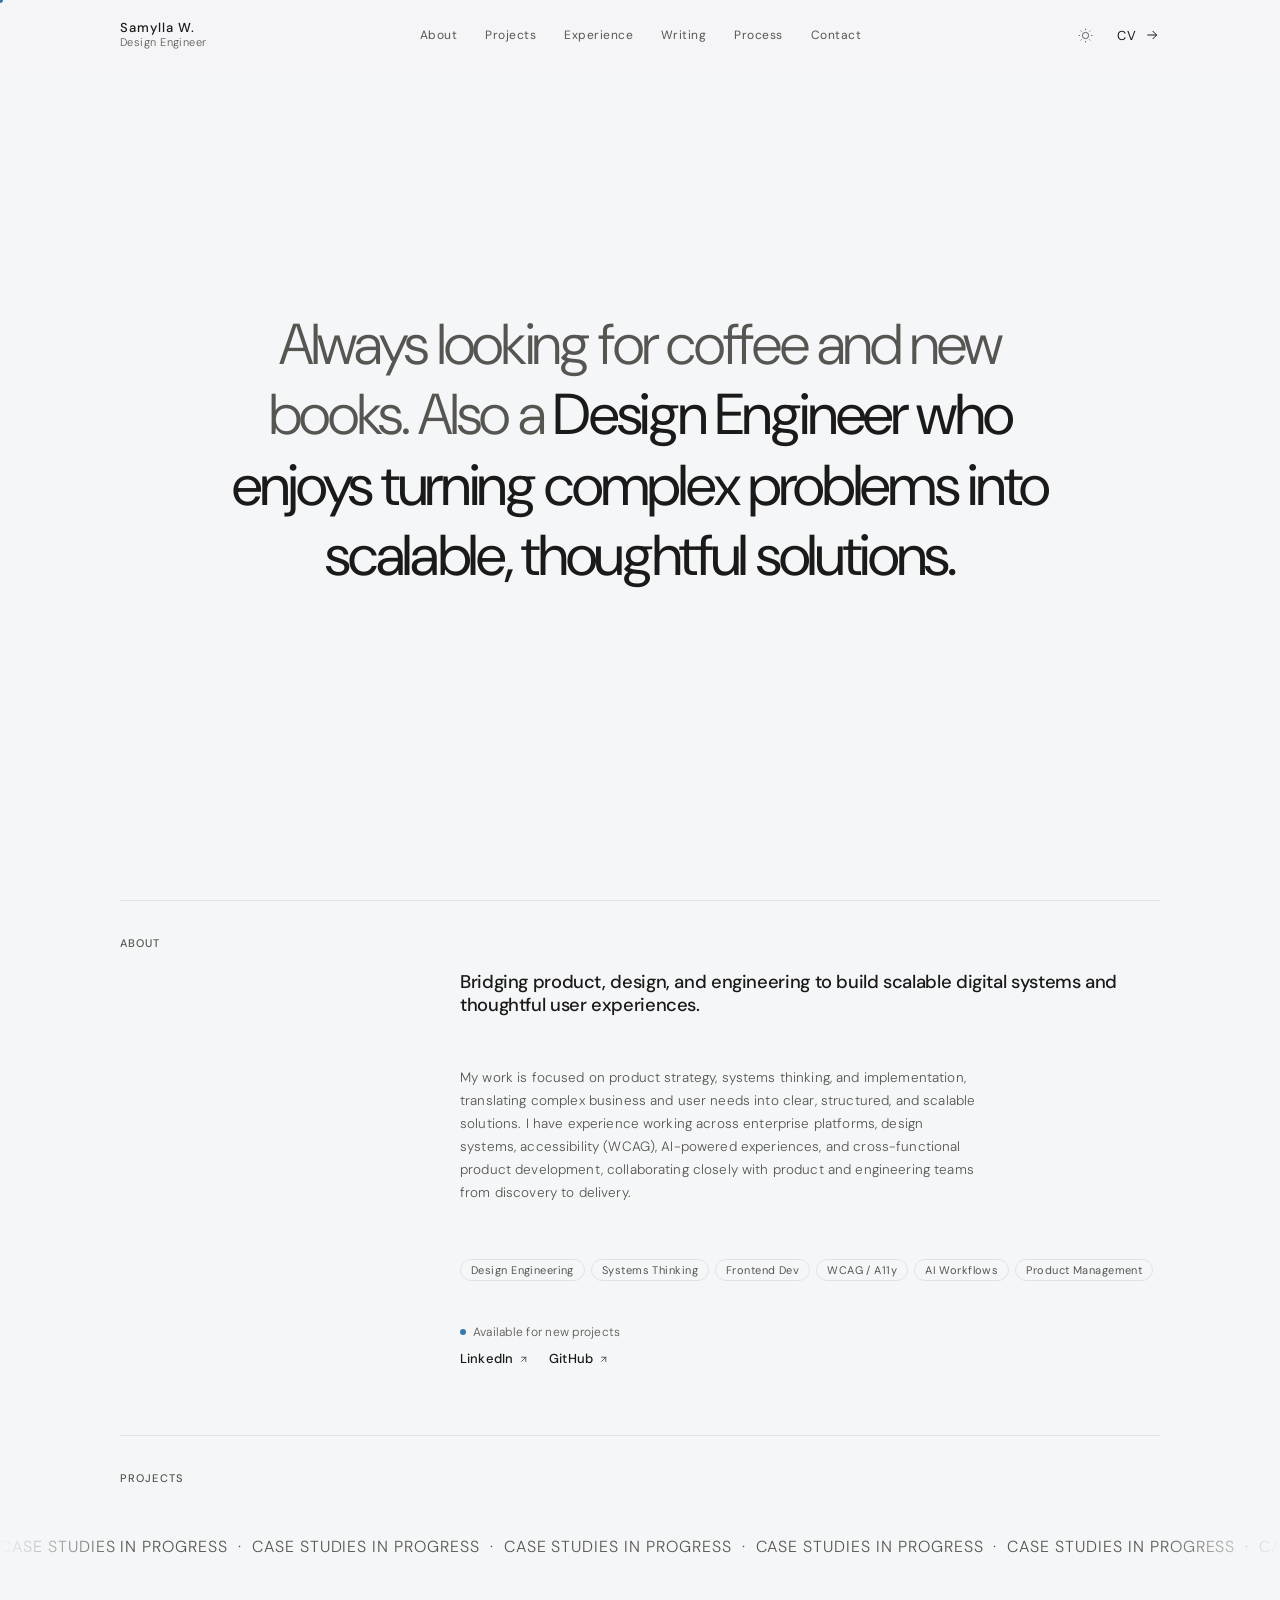
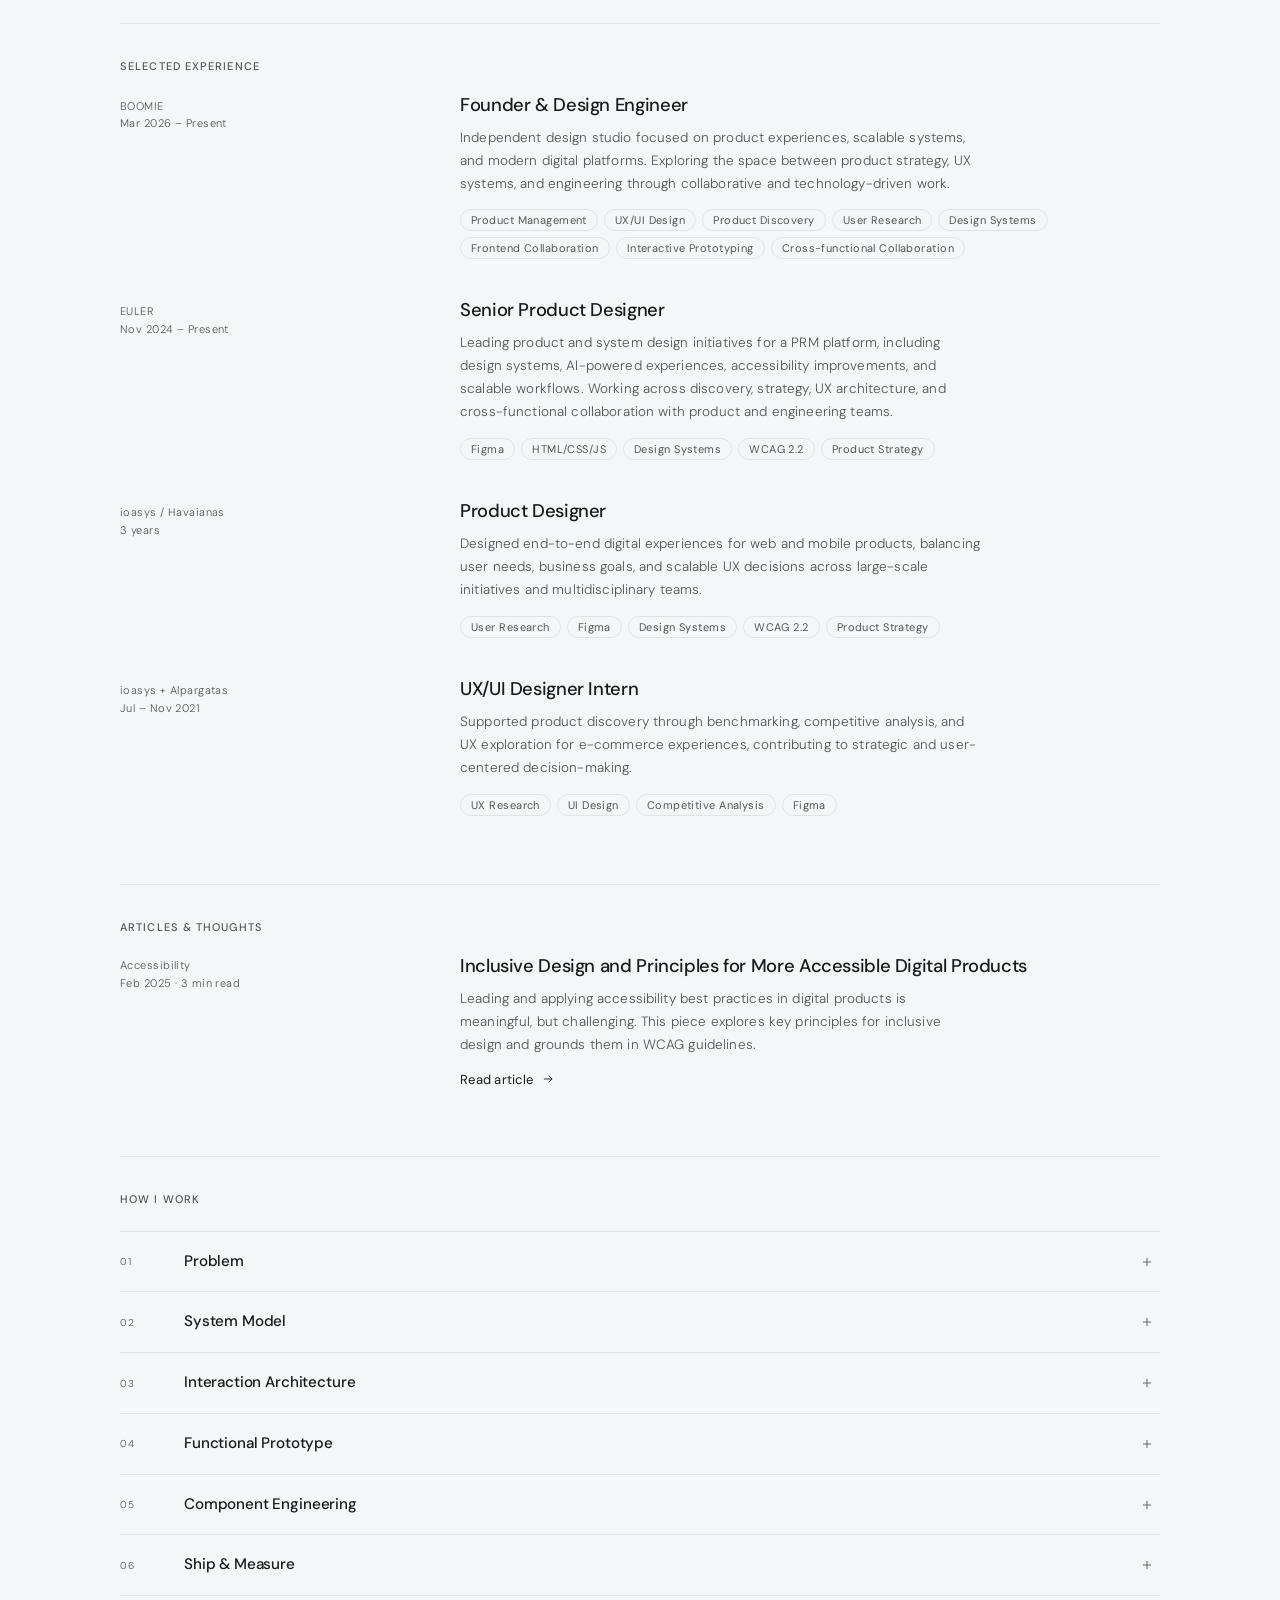
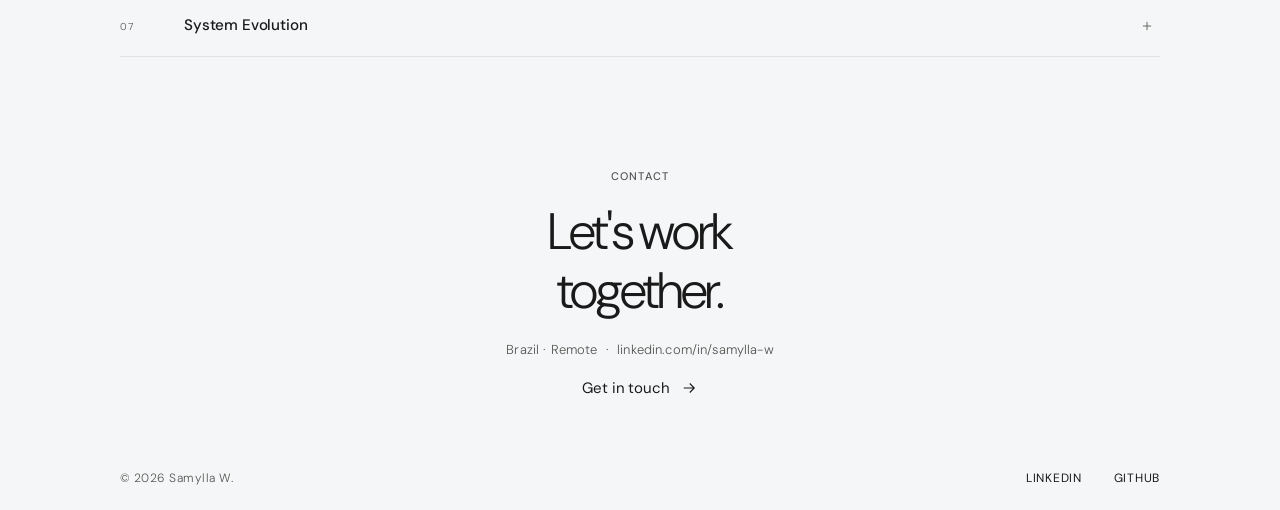
==== index.html @ 113e43dc "Change 'Curriculum' text to 'CV' in index.html" ====
<!DOCTYPE html>
<html lang="en">
<head>
  <meta charset="UTF-8" />
  <meta name="viewport" content="width=device-width, initial-scale=1.0" />
  <title>Samylla W.</title>
  <link rel="preconnect" href="https://fonts.googleapis.com" />
  <link rel="preconnect" href="https://fonts.gstatic.com" crossorigin />
  <link href="https://fonts.googleapis.com/css2?family=DM+Sans:ital,opsz,wght@0,9..40,300;0,9..40,400;0,9..40,500;1,9..40,300&display=swap" rel="stylesheet" />
  <link rel="stylesheet" href="styles.css" />
</head>
<body>

  <!-- Custom cursor -->
  <div class="cursor-dot" id="cursorDot"></div>
  <div class="cursor-ring" id="cursorRing"></div>

  <header class="header" id="header">
    <div class="header__brand">
      <div class="header__text">
        <span class="header__name">Samylla W.</span>
        <span class="header__subtitle">Design Engineer</span>
      </div>
    </div>

    <nav class="header__nav">
      <a href="#about" class="header__nav-link">About</a>
      <a href="#case-studies" class="header__nav-link">Projects</a>
      <a href="#work" class="header__nav-link">Experience</a>
      <a href="#writing" class="header__nav-link">Writing</a>
      <a href="#tools" class="header__nav-link">Process</a>
      <a href="#contact" class="header__nav-link">Contact</a>
    </nav>

    <div class="header__controls">
      <button class="header__theme" id="themeToggle" aria-label="Toggle theme">
        <svg width="15" height="15" viewBox="0 0 24 24" fill="none" stroke="currentColor" stroke-width="1.5">
          <circle cx="12" cy="12" r="5"/>
          <path d="M12 1v2M12 21v2M4.22 4.22l1.42 1.42M18.36 18.36l1.42 1.42M1 12h2M21 12h2M4.22 19.78l1.42-1.42M18.36 5.64l1.42-1.42"/>
        </svg>
      </button>
      <a class="header__cta" href="https://drive.google.com/file/d/1w9a0PCBW8F6cBURgAN0m1xwI9LjJmWQU/view?usp=sharing" target="_blank">
        <span>CV</span>
        <svg class="header__arrow" viewBox="0 0 24 24" fill="none" stroke="currentColor">
          <path d="M5 12h14M13 6l6 6-6 6"/>
        </svg>
      </a>
    </div>
  </header>

  <!-- HERO -->
  <main class="hero" id="hero">
    <div class="hero__content">
      <p class="hero__headline">
        <span class="hero__line hero__line--muted">Always looking for coffee and new books. Also a </span><span class="hero__line hero__line--bold">Design Engineer who enjoys turning complex problems into scalable, thoughtful solutions.</span>
      </p>
    </div>
  </main>

  <!-- ABOUT -->
  <section class="section" id="about">
    <div class="section__header">
      <span class="section__label">About</span>
    </div>
    <div>
      <div class="row">
        <span class="row__key"></span>
        <div>
          <p class="row__name">Bridging product, design, and engineering to build scalable digital systems and thoughtful user experiences.</p>
        </div>
      </div>
      <div class="row">
        <span class="row__key"></span>
        <div>
          <p class="row__desc">My work is focused on product strategy, systems thinking, and implementation, translating complex business and user needs into clear, structured, and scalable solutions. I have experience working across enterprise platforms, design systems, accessibility (WCAG), AI-powered experiences, and cross-functional product development, collaborating closely with product and engineering teams from discovery to delivery.</p>
        </div>
      </div>
      <div class="row">
        <span class="row__key"></span>
        <div>
          <div class="tags">
            <span class="tag">Design Engineering</span>
            <span class="tag">Systems Thinking</span>
            <span class="tag">Frontend Dev</span>
            <span class="tag">WCAG / A11y</span>
            <span class="tag">AI Workflows</span>
            <span class="tag">Product Management</span>
          </div>
        </div>
      </div>
      <div class="row">
        <span class="row__key"></span>
        <div>
          <div class="status">
            <span class="status__dot"></span>
            <span>Available for new projects</span>
          </div>
          <div class="inline-links">
            <a class="inline-link" href="https://www.linkedin.com/in/samylla-w/" target="_blank">LinkedIn <svg viewBox="0 0 24 24" fill="none" stroke="currentColor" stroke-width="1.5" style="width:11px;height:11px;vertical-align:middle;margin-left:2px"><path d="M7 17L17 7M7 7h10v10"/></svg></a>
            <a class="inline-link" href="https://github.com/samyllaw" target="_blank">GitHub <svg viewBox="0 0 24 24" fill="none" stroke="currentColor" stroke-width="1.5" style="width:11px;height:11px;vertical-align:middle;margin-left:2px"><path d="M7 17L17 7M7 7h10v10"/></svg></a>
          </div>
        </div>
      </div>
    </div>
  </section>

  <!-- PROJECTS -->
  <section class="section" id="case-studies">
    <div class="section__header">
      <span class="section__label">Projects</span>
    </div>
    <div class="marquee-wrap">
      <div class="marquee-track">
        <span class="marquee-content" aria-hidden="true">Case Studies in Progress&nbsp;&nbsp;·&nbsp;&nbsp;Case Studies in Progress&nbsp;&nbsp;·&nbsp;&nbsp;Case Studies in Progress&nbsp;&nbsp;·&nbsp;&nbsp;Case Studies in Progress&nbsp;&nbsp;·&nbsp;&nbsp;Case Studies in Progress&nbsp;&nbsp;·&nbsp;&nbsp;Case Studies in Progress&nbsp;&nbsp;·&nbsp;&nbsp;Case Studies in Progress&nbsp;&nbsp;·&nbsp;&nbsp;Case Studies in Progress&nbsp;&nbsp;·&nbsp;&nbsp;</span>
        <span class="marquee-content" aria-hidden="true">Case Studies in Progress&nbsp;&nbsp;·&nbsp;&nbsp;Case Studies in Progress&nbsp;&nbsp;·&nbsp;&nbsp;Case Studies in Progress&nbsp;&nbsp;·&nbsp;&nbsp;Case Studies in Progress&nbsp;&nbsp;·&nbsp;&nbsp;Case Studies in Progress&nbsp;&nbsp;·&nbsp;&nbsp;Case Studies in Progress&nbsp;&nbsp;·&nbsp;&nbsp;Case Studies in Progress&nbsp;&nbsp;·&nbsp;&nbsp;Case Studies in Progress&nbsp;&nbsp;·&nbsp;&nbsp;</span>
      </div>
    </div>
  </section>

  <!-- EXPERIENCE -->
  <section class="section" id="work">
    <div class="section__header">
      <span class="section__label">Selected Experience</span>
    </div>
    <div>

      <div class="row">
        <div class="row__key">
          <div>BOOMIE</div>
          <div>Mar 2026 – Present</div>
        </div>
        <div>
          <h3 class="row__name">Founder &amp; Design Engineer</h3>
          <p class="row__desc">Independent design studio focused on product experiences, scalable systems, and modern digital platforms. Exploring the space between product strategy, UX systems, and engineering through collaborative and technology-driven work.</p>
          <div class="tags">
            <span class="tag">Product Management</span>
            <span class="tag">UX/UI Design</span>
            <span class="tag">Product Discovery</span>
            <span class="tag">User Research</span>
            <span class="tag">Design Systems</span>
            <span class="tag">Frontend Collaboration</span>
            <span class="tag">Interactive Prototyping</span>
            <span class="tag">Cross-functional Collaboration</span>
          </div>
        </div>
      </div>

      <div class="row">
        <div class="row__key">
          <div>EULER</div>
          <div>Nov 2024 – Present</div>
        </div>
        <div>
          <h3 class="row__name">Senior Product Designer</h3>
          <p class="row__desc">Leading product and system design initiatives for a PRM platform, including design systems, AI-powered experiences, accessibility improvements, and scalable workflows. Working across discovery, strategy, UX architecture, and cross-functional collaboration with product and engineering teams.</p>
          <div class="tags">
            <span class="tag">Figma</span>
            <span class="tag">HTML/CSS/JS</span>
            <span class="tag">Design Systems</span>
            <span class="tag">WCAG 2.2</span>
            <span class="tag">Product Strategy</span>
          </div>
        </div>
      </div>

      <div class="row">
        <div class="row__key">
          <div>ioasys / Havaianas</div>
          <div>3 years</div>
        </div>
        <div>
          <h3 class="row__name">Product Designer</h3>
          <p class="row__desc">Designed end-to-end digital experiences for web and mobile products, balancing user needs, business goals, and scalable UX decisions across large-scale initiatives and multidisciplinary teams.</p>
          <div class="tags">
            <span class="tag">User Research</span>
            <span class="tag">Figma</span>
            <span class="tag">Design Systems</span>
            <span class="tag">WCAG 2.2</span>
            <span class="tag">Product Strategy</span>
          </div>
        </div>
      </div>

      <div class="row">
        <div class="row__key">
          <div>ioasys + Alpargatas</div>
          <div>Jul – Nov 2021</div>
        </div>
        <div>
          <h3 class="row__name">UX/UI Designer Intern</h3>
          <p class="row__desc">Supported product discovery through benchmarking, competitive analysis, and UX exploration for e-commerce experiences, contributing to strategic and user-centered decision-making.</p>
          <div class="tags">
            <span class="tag">UX Research</span>
            <span class="tag">UI Design</span>
            <span class="tag">Competitive Analysis</span>
            <span class="tag">Figma</span>
          </div>
        </div>
      </div>

    </div>
  </section>

  <!-- WRITING -->
  <section class="section" id="writing">
    <div class="section__header">
      <span class="section__label">Articles &amp; Thoughts</span>
    </div>
    <div>
      <div class="article-row" onclick="openArticle()">
        <div class="article-row__meta">
          <span class="article-row__cat">Accessibility</span>
          <span class="article-row__date">Feb 2025 · 3 min read</span>
        </div>
        <div>
          <h3 class="row__name">Inclusive Design and Principles for More Accessible Digital Products</h3>
          <p class="row__desc">Leading and applying accessibility best practices in digital products is meaningful, but challenging. This piece explores key principles for inclusive design and grounds them in WCAG guidelines.</p>
          <a class="article-row__read" href="#" onclick="event.preventDefault()">
            <span>Read article</span>
            <svg class="article-row__arrow" viewBox="0 0 24 24" fill="none" stroke="currentColor">
              <path d="M5 12h14M13 6l6 6-6 6"/>
            </svg>
          </a>
        </div>
      </div>
    </div>
  </section>

  <!-- PROCESS -->
  <section class="section" id="tools">
    <div class="section__header">
      <span class="section__label">How I Work</span>
    </div>
    <div class="process-grid">
      <div class="process-card">
        <button class="process-card__trigger" onclick="toggleAccordion(this)">
          <span class="process-card__num">01</span>
          <span class="process-card__name">Problem</span>
          <svg class="process-card__icon" viewBox="0 0 24 24" fill="none" stroke="currentColor" stroke-width="1.5"><path d="M12 5v14M5 12h14"/></svg>
        </button>
        <div class="process-card__body"><div class="process-card__inner"><p class="process-card__desc">Understanding the real question before jumping to solutions. Stakeholder alignment, constraints mapping, success metrics.</p></div></div>
      </div>
      <div class="process-card">
        <button class="process-card__trigger" onclick="toggleAccordion(this)">
          <span class="process-card__num">02</span>
          <span class="process-card__name">System Model</span>
          <svg class="process-card__icon" viewBox="0 0 24 24" fill="none" stroke="currentColor" stroke-width="1.5"><path d="M12 5v14M5 12h14"/></svg>
        </button>
        <div class="process-card__body"><div class="process-card__inner"><p class="process-card__desc">Mapping entities, relationships, and data flows. Building a shared mental model before any interface work begins.</p></div></div>
      </div>
      <div class="process-card">
        <button class="process-card__trigger" onclick="toggleAccordion(this)">
          <span class="process-card__num">03</span>
          <span class="process-card__name">Interaction Architecture</span>
          <svg class="process-card__icon" viewBox="0 0 24 24" fill="none" stroke="currentColor" stroke-width="1.5"><path d="M12 5v14M5 12h14"/></svg>
        </button>
        <div class="process-card__body"><div class="process-card__inner"><p class="process-card__desc">Defining flows, states, and information hierarchy. Low-fidelity wireframes that answer structural questions first.</p></div></div>
      </div>
      <div class="process-card">
        <button class="process-card__trigger" onclick="toggleAccordion(this)">
          <span class="process-card__num">04</span>
          <span class="process-card__name">Functional Prototype</span>
          <svg class="process-card__icon" viewBox="0 0 24 24" fill="none" stroke="currentColor" stroke-width="1.5"><path d="M12 5v14M5 12h14"/></svg>
        </button>
        <div class="process-card__body"><div class="process-card__inner"><p class="process-card__desc">A working, interactive artifact to surface real friction before any engineering begins.</p></div></div>
      </div>
      <div class="process-card">
        <button class="process-card__trigger" onclick="toggleAccordion(this)">
          <span class="process-card__num">05</span>
          <span class="process-card__name">Component Engineering</span>
          <svg class="process-card__icon" viewBox="0 0 24 24" fill="none" stroke="currentColor" stroke-width="1.5"><path d="M12 5v14M5 12h14"/></svg>
        </button>
        <div class="process-card__body"><div class="process-card__inner"><p class="process-card__desc">Building production-ready components with token-driven design, accessibility baked in, and edge cases covered.</p></div></div>
      </div>
      <div class="process-card">
        <button class="process-card__trigger" onclick="toggleAccordion(this)">
          <span class="process-card__num">06</span>
          <span class="process-card__name">Ship &amp; Measure</span>
          <svg class="process-card__icon" viewBox="0 0 24 24" fill="none" stroke="currentColor" stroke-width="1.5"><path d="M12 5v14M5 12h14"/></svg>
        </button>
        <div class="process-card__body"><div class="process-card__inner"><p class="process-card__desc">Collaborating through implementation, reviewing build quality, then tracking outcomes against defined success metrics.</p></div></div>
      </div>
      <div class="process-card">
        <button class="process-card__trigger" onclick="toggleAccordion(this)">
          <span class="process-card__num">07</span>
          <span class="process-card__name">System Evolution</span>
          <svg class="process-card__icon" viewBox="0 0 24 24" fill="none" stroke="currentColor" stroke-width="1.5"><path d="M12 5v14M5 12h14"/></svg>
        </button>
        <div class="process-card__body"><div class="process-card__inner"><p class="process-card__desc">Feeding learnings back into the system model. Iterating continuously on components, patterns, and documentation.</p></div></div>
      </div>
    </div>
  </section>

  <!-- CONTACT -->
  <section class="contact" id="contact">
    <p class="contact__label">Contact</p>
    <h2 class="contact__heading">Let's work<br>together.</h2>
    <p class="contact__detail">Brazil · Remote &nbsp;·&nbsp; <a href="https://www.linkedin.com/in/samylla-w/" target="_blank">linkedin.com/in/samylla-w</a></p>
    <a class="contact__cta" href="mailto:samyllacontato@gmail.com?subject=👋🏻 Hi (from your website)">
      <span>Get in touch</span>
      <svg class="contact__arrow" viewBox="0 0 24 24" fill="none" stroke="currentColor">
        <path d="M5 12h14M13 6l6 6-6 6"/>
      </svg>
    </a>
  </section>

  <footer class="footer">
    <span class="footer__copy">© 2026 Samylla W.</span>
    <nav class="footer__nav">
      <a href="https://www.linkedin.com/in/samylla-w/" target="_blank" class="footer__link">LinkedIn</a>
      <a href="https://github.com/samyllaw" target="_blank" class="footer__link">GitHub</a>
    </nav>
  </footer>

  <!-- ARTICLE OVERLAY -->
  <div class="overlay" id="articleOverlay">
    <div class="overlay__header">
      <button class="overlay__back" onclick="closeArticle()">
        <svg viewBox="0 0 24 24" fill="none" stroke="currentColor"><path d="M19 12H5M11 18l-6-6 6-6"/></svg>
        Back
      </button>
      <span class="overlay__meta">Accessibility · Feb 2025 · 3 min read</span>
    </div>
    <div class="overlay__body">
      <p class="overlay__tag">Accessibility</p>
      <h1 class="overlay__title">Inclusive Design and Principles for More Accessible Digital Products</h1>
      <div class="overlay__content">

        <h2>What is inclusive design?</h2>
        <blockquote>
          <p>"Exclusion happens when we solve problems using our own biases. We seek out exclusions, and use them as opportunities to create new and better experiences." — Microsoft Inclusive Design</p>
        </blockquote>
        <p>Building inclusive digital solutions means looking at the experience as a whole: who is using the product and how they interact with it. When we think about people, it's important to remember that everyone has limitations, and those limitations can be permanent, temporary, or situational.</p>
        <h3>Permanent limitations</h3>
        <p>These may include different types of disabilities, such as cognitive, auditory, mobility, speech, or visual impairments. Age-related changes that happen over time also fall into this category.</p>
        <h3>Temporary limitations</h3>
        <p>These affect us for a limited period of time. A sore throat caused by the flu, for example, may make it uncomfortable to speak, turning something as simple as answering a phone call into a challenge.</p>
        <h3>Situational limitations</h3>
        <p>These are influenced by external factors. Using a phone outdoors under strong sunlight can make content difficult to see on screen, even with brightness at 100%.</p>
        <p>Keeping these scenarios in mind, digital accessibility and inclusive design work together to create better experiences. There is no single best practice that solves every possible use case.</p>
        <blockquote>
          <p>"If we use our own abilities as a baseline, we make things that are easy for some people to use, but difficult for everyone else." — Microsoft Inclusive Design</p>
        </blockquote>

        <h2>Building more accessible products</h2>
        <p>The Web Content Accessibility Guidelines (WCAG) are based on four core principles:</p>
        <ol>
          <li>
            <h3>Perceivable</h3>
            <p>Information presented in the product should be clear and perceivable to all users. This includes text readability, color contrast, media usage, and clear visual distinction between interface elements.</p>
          </li>
          <li>
            <h3>Operable</h3>
            <p>All users should be able to operate and interact with the interface. Navigation should support keyboard and assistive technology, allow enough time to complete actions, and avoid creating unnecessary barriers.</p>
          </li>
          <li>
            <h3>Understandable</h3>
            <p>Content and interactions should be easy to understand. Users should always know what is happening in the interface and what is expected of them next, without having to guess.</p>
          </li>
          <li>
            <h3>Robust</h3>
            <p>Content should work across different devices, browsers, and assistive technologies. When creating new components, it's important to clearly define their name, role, and value.</p>
          </li>
        </ol>
        <p>In practice, it's not always possible to meet every accessibility requirement throughout a product's lifecycle. There will always be opportunities to improve and revisit decisions.</p>
        <p>According to Microsoft Inclusive Design, accessibility is an attribute, while inclusive design is a method. Inclusive design helps us recognize exclusion, learn from diversity, and think more broadly. No matter the scale, applying these principles leads to stronger, more thoughtful digital products.</p>

        <div class="overlay__refs">
          <p>References</p>
          <a href="https://www.microsoft.com/design/inclusive/" target="_blank">Microsoft Inclusive Design</a>
          <a href="https://www.w3.org/WAI/standards-guidelines/wcag/" target="_blank">Web Content Accessibility Guidelines (WCAG) 2.2 </a>
        </div>

      </div>
    </div>
  </div>

  <script src="main.js"></script>
</body>
</html>
---- styles.css ----
*, *::before, *::after { box-sizing: border-box; margin: 0; padding: 0; }
:root {
  --color-bg: #F5F6F7;
  --color-text: #1a1a1a;
  --color-muted: #555552;
  --color-link: #1a1a1a;
  --color-link-hover: #333;
  --color-divider: rgba(0,0,0,0.08);
  --color-accent: #3876A8;
  --font: 'DM Sans', sans-serif;
  --ease-out: cubic-bezier(0.22, 1, 0.36, 1);
}
[data-theme="dark"] {
  --color-bg: #111110;
  --color-text: #f0ede8;
  --color-muted: #999994;
  --color-link: #f0ede8;
  --color-link-hover: #ccc;
  --color-divider: rgba(255,255,255,0.08);
  --color-accent: #3876A8;
}
html { scroll-behavior: smooth; }
body {
  background: var(--color-bg);
  color: var(--color-text);
  font-family: var(--font);
  font-size: 14px;
  letter-spacing: 0.01em;
  display: flex;
  flex-direction: column;
  min-height: 100vh;
  -webkit-font-smoothing: antialiased;
  transition: background 0.3s, color 0.3s;
}

/* ── Header ── */
.header {
  position: fixed; top: 0; left: 0; right: 0;
  padding: 20px 120px;
  z-index: 100;
  display: flex; justify-content: space-between; align-items: center;
  background: rgba(245, 246, 247, 0.7);
  backdrop-filter: blur(16px) saturate(180%);
  -webkit-backdrop-filter: blur(16px) saturate(180%);
  opacity: 0; transform: translateY(-8px);
  animation: fadeUp 0.7s var(--ease-out) 0.1s forwards;
  transition: background 0.3s ease;
}
[data-theme="dark"] .header { background: rgba(17,17,16,0.7); }
.header.scrolled { background: rgba(245, 246, 247, 0.92); }
[data-theme="dark"] .header.scrolled { background: rgba(17,17,16,0.92); }

.header__brand { display: flex; align-items: center; gap: 10px; flex-shrink: 0; }
.header__text { display: flex; flex-direction: column; line-height: 1.25; }
.header__name { font-weight: 500; font-size: 13px; letter-spacing: 0.08em; color: var(--color-text); }
.header__subtitle { font-weight: 300; font-size: 11px; color: var(--color-muted); letter-spacing: 0.04em; }

/* nav links */
.header__nav { display: flex; align-items: center; gap: 28px; }
.header__nav-link {
  font-size: 12px; font-weight: 400; letter-spacing: 0.04em;
  color: var(--color-muted); text-decoration: none;
  position: relative;
  transition: color 0.2s;
}
.header__nav-link::after {
  content: ''; position: absolute; bottom: -2px; left: 0;
  width: 0; height: 1px; background: var(--color-accent);
  transition: width 0.35s var(--ease-out);
}
.header__nav-link:hover::after { width: 100%; }
.header__nav-link:hover { color: var(--color-text); }

.header__controls { display: flex; align-items: center; gap: 20px; flex-shrink: 0; }

.header__theme {
  background: none; border: none; cursor: pointer;
  color: var(--color-muted); padding: 4px;
  display: flex; align-items: center;
  transition: color 0.2s;
}
.header__theme:hover { color: var(--color-text); }

.header__cta {
  display: inline-flex; align-items: center; gap: 8px;
  color: var(--color-link); text-decoration: none;
  font-weight: 400; font-size: 13px;
  letter-spacing: 0.02em; position: relative;
  transition: gap 0.3s var(--ease-out), color 0.2s;
}
.header__cta::after {
  content: ''; position: absolute; bottom: -2px; left: 0;
  width: 0; height: 1px; background: var(--color-accent);
  transition: width 0.35s var(--ease-out);
}
.header__cta:hover::after { width: 100%; }
.header__cta:hover { gap: 14px; color: var(--color-link-hover); }
.header__cta:hover .header__arrow { transform: translateX(4px); }
.header__arrow { width: 16px; height: 16px; stroke-width: 1.5; transition: transform 0.3s var(--ease-out); }

/* ── Hero ── */
.hero {
  display: flex; align-items: center;
  justify-content: center; padding: 0 120px; text-align: center;
  min-height: 100vh;
}
.hero__content { max-width: 860px; }
.hero__headline {
  font-family: var(--font);
  font-size: clamp(2rem, 4.5vw, 3.6rem);
  line-height: 1.22;
  letter-spacing: -0.04em;
  font-weight: 300;
  opacity: 0; transform: translateY(20px);
  will-change: opacity, transform;
}
.hero__headline.visible { animation: fadeUp 0.9s var(--ease-out) forwards; }
.hero__line { display: inline; }
.hero__line--muted { color: var(--color-muted); }
.hero__line--bold { color: var(--color-text); font-weight: 400; }

/* ── Section ── */
.section { padding: 0 120px 48px; }
.section__header {
  padding: 32px 0 0;
  border-top: 1px solid var(--color-divider);
  margin-bottom: 0;
}
.section__label {
  font-size: 11px; font-weight: 500; letter-spacing: 0.1em;
  text-transform: uppercase; color: var(--color-muted);
}

/* ── Process accordions ── */
.process-grid {
  display: flex;
  flex-direction: column;
  padding: 24px 0 8px;
}
.process-card {
  border-top: 1px solid var(--color-divider);
  opacity: 0; transform: translateY(16px);
  transition: opacity 0.7s var(--ease-out), transform 0.7s var(--ease-out);
}
.process-card:last-child { border-bottom: 1px solid var(--color-divider); }
.process-card.visible { opacity: 1; transform: translateY(0); }
.process-card__trigger {
  display: grid;
  grid-template-columns: 40px 1fr 20px;
  align-items: center;
  gap: 0 24px;
  padding: 20px 0;
  cursor: pointer;
  background: none; border: none;
  width: 100%; text-align: left;
  font-family: var(--font);
}
.process-card__num {
  font-size: 10px; font-weight: 300; letter-spacing: 0.08em;
  color: var(--color-muted);
}
.process-card__name {
  font-size: 0.95rem; font-weight: 500; letter-spacing: -0.01em;
  color: var(--color-text); line-height: 1.3;
}
.process-card__icon {
  width: 14px; height: 14px;
  color: var(--color-muted);
  transition: transform 0.35s var(--ease-out), color 0.2s;
  flex-shrink: 0;
}
.process-card.open .process-card__icon { transform: rotate(45deg); color: var(--color-text); }
.process-card__body {
  display: grid;
  grid-template-rows: 0fr;
  transition: grid-template-rows 0.35s var(--ease-out);
}
.process-card.open .process-card__body { grid-template-rows: 1fr; }
.process-card__inner { overflow: hidden; }
.process-card__desc {
  padding: 0 0 20px 64px;
  font-size: 13.5px; font-weight: 300; color: var(--color-muted);
  line-height: 1.7; max-width: 520px;
}

/* ── Row — shared grid pattern ── */
.row {
  display: grid;
  grid-template-columns: 2fr 5fr;
  gap: 0 60px;
  padding: 20px 0;
  opacity: 0; transform: translateY(16px);
  transition: opacity 0.7s var(--ease-out), transform 0.7s var(--ease-out);
}
.row.visible { opacity: 1; transform: translateY(0); }

.row__key {
  font-size: 11px; color: var(--color-muted); font-weight: 300;
  letter-spacing: 0.04em; padding-top: 4px; line-height: 1.6;
}
.row__name {
  font-size: 1.15rem; font-weight: 500; letter-spacing: -0.02em;
  color: var(--color-text); margin-bottom: 10px; line-height: 1.25;
}
.row__desc {
  font-size: 13.5px; font-weight: 300; color: var(--color-muted);
  line-height: 1.7; max-width: 520px;
}
.row__desc + .row__desc { margin-top: 14px; }

/* ── Status ── */
.status {
  display: inline-flex; align-items: center; gap: 7px;
  font-size: 12px; font-weight: 300; color: var(--color-muted);
  letter-spacing: 0.02em;
}
.status__dot {
  width: 6px; height: 6px; border-radius: 50%; background: var(--color-accent);
  flex-shrink: 0; animation: blink 2.4s infinite;
}
@keyframes blink { 0%,100%{opacity:1} 50%{opacity:.3} }

/* ── Inline links ── */
.inline-links { display: flex; gap: 20px; flex-wrap: wrap; margin-top: 10px; }
.inline-link {
  font-size: 13px; font-weight: 500; letter-spacing: 0.01em;
  color: var(--color-link); text-decoration: none; position: relative;
  transition: color 0.2s;
}
.inline-link::after {
  content: ''; position: absolute; bottom: -2px; left: 0;
  width: 0; height: 1px; background: var(--color-accent);
  transition: width 0.35s var(--ease-out);
}
.inline-link:hover::after { width: 100%; }
.inline-link:hover { color: var(--color-link-hover); }

/* ── Tags ── */
.tags { display: flex; flex-wrap: wrap; gap: 6px; margin-top: 14px; }
.tag {
  display: inline-flex; align-items: center;
  font-size: 11px; font-weight: 400; letter-spacing: 0.04em;
  color: var(--color-muted);
  border: 1px solid var(--color-divider);
  border-radius: 9999px;
  padding: 3px 10px;
  transition: color 0.2s, border-color 0.2s;
}

/* ── Projects marquee ── */
.marquee-wrap {
  overflow: hidden;
  margin: 32px -120px 0;
  padding: 18px 0;
  -webkit-mask-image: linear-gradient(
    to right,
    transparent 0px,
    black 120px,
    black calc(100% - 120px),
    transparent 100%
  );
  mask-image: linear-gradient(
    to right,
    transparent 0px,
    black 120px,
    black calc(100% - 120px),
    transparent 100%
  );
}
.marquee-track {
  display: flex;
  width: max-content;
  animation: marquee 28s linear infinite;
}
.marquee-track:hover { animation-play-state: paused; }
.marquee-content {
  white-space: nowrap;
  font-size: clamp(0.85rem, 1.5vw, 1rem);
  font-weight: 300;
  letter-spacing: 0.06em;
  text-transform: uppercase;
  color: var(--color-muted);
  padding-right: 0;
}
@keyframes marquee {
  from { transform: translateX(0); }
  to   { transform: translateX(-50%); }
}

/* ── Article row ── */
.article-row {
  display: grid;
  grid-template-columns: 2fr 5fr;
  gap: 0 60px;
  padding: 20px 0;
  opacity: 0; transform: translateY(16px);
  transition: opacity 0.7s var(--ease-out), transform 0.7s var(--ease-out);
  cursor: pointer;
}
.article-row.visible { opacity: 1; transform: translateY(0); }
.article-row__meta { display: flex; flex-direction: column; gap: 4px; padding-top: 3px; }
.article-row__cat { font-size: 11px; color: var(--color-muted); font-weight: 300; letter-spacing: 0.04em; }
.article-row__date { font-size: 11px; color: var(--color-muted); font-weight: 300; letter-spacing: 0.04em; }
.article-row__read {
  display: inline-flex; align-items: center; gap: 8px;
  color: var(--color-link); text-decoration: none;
  font-weight: 400; font-size: 13px;
  letter-spacing: 0.02em; position: relative;
  transition: gap 0.3s var(--ease-out);
  margin-top: 14px;
}
.article-row__read::after {
  content: ''; position: absolute; bottom: -2px; left: 0;
  width: 0; height: 1px; background: var(--color-accent);
  transition: width 0.35s var(--ease-out);
}
.article-row:hover .article-row__read::after { width: 100%; }
.article-row:hover .article-row__read { gap: 14px; }
.article-row:hover .article-row__arrow { transform: translateX(4px); }
.article-row__arrow { width: 14px; height: 14px; stroke-width: 1.5; transition: transform 0.3s var(--ease-out); }

/* ── Contact ── */
.contact {
  padding: 56px 120px 48px;
  display: flex; flex-direction: column;
  align-items: center; text-align: center; gap: 20px;
  opacity: 0; transform: translateY(20px);
  transition: opacity 0.8s var(--ease-out), transform 0.8s var(--ease-out);
}
.contact.visible { opacity: 1; transform: translateY(0); }
.contact__label {
  font-size: 11px; font-weight: 500; letter-spacing: 0.1em;
  text-transform: uppercase; color: var(--color-muted);
}
.contact__heading {
  font-size: clamp(2rem, 4vw, 3.2rem);
  font-weight: 300; letter-spacing: -0.04em;
  line-height: 1.15; color: var(--color-text);
}
.contact__detail { font-size: 13px; font-weight: 300; color: var(--color-muted); }
.contact__detail a { color: var(--color-muted); text-decoration: none; transition: color 0.2s; }
.contact__detail a:hover { color: var(--color-text); }
.contact__cta {
  display: inline-flex; align-items: center; gap: 10px;
  color: var(--color-link); text-decoration: none;
  font-weight: 400; font-size: 15px;
  letter-spacing: -0.01em; position: relative;
  transition: gap 0.3s var(--ease-out), color 0.2s;
}
.contact__cta::after {
  content: ''; position: absolute; bottom: -2px; left: 0;
  width: 0; height: 1px; background: var(--color-accent);
  transition: width 0.35s var(--ease-out);
}
.contact__cta:hover::after { width: 100%; }
.contact__cta:hover { gap: 16px; }
.contact__cta:hover .contact__arrow { transform: translateX(4px); }
.contact__arrow { width: 18px; height: 18px; stroke-width: 1.5; transition: transform 0.3s var(--ease-out); }

/* ── Footer ── */
.footer {
  display: flex; justify-content: space-between; align-items: center;
  padding: 24px 120px;
  opacity: 0;
  animation: fadeUp 0.7s var(--ease-out) 1.2s forwards;
}
.footer__copy { font-size: 12px; color: var(--color-muted); font-weight: 300; letter-spacing: 0.04em; }
.footer__nav { display: flex; gap: 32px; }
.footer__link {
  font-size: 12px; font-weight: 400; letter-spacing: 0.06em;
  text-transform: uppercase; color: var(--color-text);
  text-decoration: none; position: relative; transition: color 0.2s;
}
.footer__link::after {
  content: ''; position: absolute; bottom: -2px; left: 0;
  width: 0; height: 1px; background: var(--color-accent);
  transition: width 0.3s var(--ease-out);
}
.footer__link:hover::after { width: 100%; }
.footer__link:hover { color: var(--color-link-hover); }

/* ── Article overlay ── */
.overlay {
  display: none; position: fixed; inset: 0; z-index: 200;
  background: var(--color-bg); overflow-y: auto;
}
.overlay.active { display: block; }
.overlay__header {
  position: sticky; top: 0;
  background: rgba(245, 246, 247, 0.88);
  backdrop-filter: blur(16px); -webkit-backdrop-filter: blur(16px);
  border-bottom: 1px solid var(--color-divider);
  padding: 16px 36px; display: flex;
  justify-content: space-between; align-items: center;
}
[data-theme="dark"] .overlay__header { background: rgba(17,17,16,0.88); }
.overlay__back {
  background: none; border: none; cursor: pointer;
  font-family: var(--font); font-size: 13px; font-weight: 400;
  color: var(--color-muted); letter-spacing: 0.02em;
  display: inline-flex; align-items: center; gap: 8px;
  transition: color 0.2s, gap 0.3s var(--ease-out);
}
.overlay__back:hover { color: var(--color-text); gap: 12px; }
.overlay__back svg { width: 14px; height: 14px; stroke-width: 1.5; transition: transform 0.3s var(--ease-out); flex-shrink: 0; }
.overlay__back:hover svg { transform: translateX(-4px); }
.overlay__meta { font-size: 11px; color: var(--color-muted); font-weight: 300; letter-spacing: 0.04em; }

.overlay__body { max-width: 640px; margin: 0 auto; padding: 64px 36px 120px; }
.overlay__tag {
  font-size: 11px; font-weight: 500; letter-spacing: 0.1em;
  text-transform: uppercase; color: var(--color-muted); margin-bottom: 16px;
}
.overlay__title {
  font-size: clamp(1.6rem, 3.5vw, 2.4rem); font-weight: 300;
  letter-spacing: -0.03em; line-height: 1.2; color: var(--color-text);
  margin-bottom: 52px;
}
.overlay__content h2 {
  font-size: 1rem; font-weight: 500; letter-spacing: 0em;
  color: var(--color-text); margin: 44px 0 12px;
}
.overlay__content h3 {
  font-size: 0.875rem; font-weight: 500;
  color: var(--color-text); margin: 0 0 6px;
}
.overlay__content p {
  font-size: 14px; font-weight: 300; color: var(--color-muted);
  line-height: 1.85; margin-bottom: 16px;
}
.overlay__content blockquote {
  border-left: 2px solid var(--color-divider);
  padding: 4px 0 4px 20px; margin: 28px 0;
}
.overlay__content blockquote p {
  font-style: italic; margin: 0; color: var(--color-muted);
}
.overlay__content ol {
  list-style: none; counter-reset: steps;
  display: flex; flex-direction: column;
  gap: 0; margin-bottom: 16px;
}
.overlay__content ol li {
  counter-increment: steps;
  display: grid;
  grid-template-columns: 40px 1fr;
  gap: 0 16px;
  padding: 20px 0;
  align-items: start;
}
.overlay__content ol li::before {
  content: '0' counter(steps);
  font-size: 11px; color: var(--color-muted);
  font-weight: 300; letter-spacing: 0.06em; padding-top: 2px;
  grid-column: 1; grid-row: 1 / 3;
  align-self: start;
}
.overlay__content ol li h3 { grid-column: 2; grid-row: 1; margin: 0 0 5px; }
.overlay__content ol li p { grid-column: 2; grid-row: 2; margin: 0; font-size: 13.5px; }
.overlay__refs {
  margin-top: 44px; padding-top: 24px;
  border-top: 1px solid var(--color-divider);
}
.overlay__refs p {
  font-size: 11px; text-transform: uppercase; letter-spacing: 0.1em;
  font-weight: 500; color: var(--color-muted); margin-bottom: 12px;
}
.overlay__refs a {
  font-size: 13px; color: var(--color-muted); text-decoration: none;
  display: block; margin-bottom: 8px; transition: color 0.2s; font-weight: 300;
}
.overlay__refs a:hover { color: var(--color-text); }

@keyframes fadeUp { to { opacity: 1; transform: translateY(0); } }

/* ── Custom cursor ── */
* { cursor: none !important; }
.cursor-dot {
  position: fixed; top: 0; left: 0; z-index: 9999;
  width: 6px; height: 6px; border-radius: 50%;
  background: var(--color-accent);
  pointer-events: none;
  transform: translate(-50%, -50%);
  transition: width 0.2s var(--ease-out), height 0.2s var(--ease-out),
              background 0.2s, opacity 0.2s;
  will-change: transform;
}
.cursor-ring {
  position: fixed; top: 0; left: 0; z-index: 9998;
  width: 36px; height: 36px; border-radius: 50%;
  border: 1px solid var(--color-accent);
  pointer-events: none;
  transform: translate(-50%, -50%);
  transition: width 0.35s var(--ease-out), height 0.35s var(--ease-out),
              border-color 0.2s, background 0.2s, opacity 0.2s;
  will-change: transform;
  opacity: 0.5;
}
body.cursor-hover .cursor-dot {
  width: 10px; height: 10px;
  background: var(--color-accent);
}
body.cursor-hover .cursor-ring {
  width: 56px; height: 56px;
  opacity: 0.15;
  background: var(--color-accent);
  border-color: transparent;
}
body.cursor-clicking .cursor-dot { width: 4px; height: 4px; }
body.cursor-clicking .cursor-ring { width: 28px; height: 28px; opacity: 0.3; }
body.cursor-hidden .cursor-dot,
body.cursor-hidden .cursor-ring { opacity: 0; }

@media (max-width: 1100px) {
  .header { padding: 20px 48px; }
  .hero { padding: 0 48px; }
  .section { padding: 0 48px 48px; }
  .contact { padding: 56px 48px 48px; }
  .footer { padding: 24px 48px; }
  .marquee-wrap { margin-left: -48px; margin-right: -48px; }
}
@media (max-width: 840px) {
  .header__nav { display: none; }
}
@media (max-width: 700px) {
  .header { padding: 16px 24px; }
  .hero { padding: 0 24px; }
  .section { padding: 0 24px 48px; }
  .row, .article-row { grid-template-columns: 1fr; gap: 10px; }
  .contact { padding: 48px 24px; }
  .footer { padding: 20px 24px; flex-direction: column; gap: 16px; align-items: center; text-align: center; }
  .overlay__body { padding: 40px 24px 80px; }
  .overlay__header { padding: 14px 24px; }
  .overlay__content ol li { grid-template-columns: 32px 1fr; }
  .process-grid { grid-template-columns: 1fr 1fr; }
  .marquee-wrap { margin-left: -24px; margin-right: -24px; }
  .header__theme { padding: 8px; min-width: 36px; min-height: 36px; justify-content: center; }
  .header__cta { font-size: 12px; }
  .header__controls { gap: 12px; }
}

/* ── Hide custom cursor on touch devices ── */
@media (hover: none) and (pointer: coarse) {
  * { cursor: auto !important; }
  .cursor-dot, .cursor-ring { display: none !important; }
  .polaroid { pointer-events: none; }
}

/* ── Polaroid hover gallery ── */
.polaroid {
  position: fixed;
  z-index: 500;
  pointer-events: none;
  width: 160px;
  background: #fff;
  padding: 10px 10px 32px;
  box-shadow: 0 8px 32px rgba(0,0,0,0.18), 0 2px 8px rgba(0,0,0,0.10);
  transform-origin: center center;
  opacity: 0;
  will-change: transform, opacity;
  transition: box-shadow 0.2s;
}
.polaroid__img {
  width: 100%;
  aspect-ratio: 1 / 1;
  object-fit: cover;
  display: block;
}
.polaroid__label {
  font-family: 'DM Sans', sans-serif;
  font-size: 10px;
  font-weight: 300;
  color: #999;
  text-align: center;
  margin-top: 6px;
  letter-spacing: 0.04em;
}

@keyframes polaroidDrop {
  0%   { opacity: 0; transform: var(--p-base) translateY(-40px) scale(0.85); }
  60%  { opacity: 1; transform: var(--p-base) translateY(6px) scale(1.02); }
  80%  { transform: var(--p-base) translateY(-3px) scale(0.99); }
  100% { opacity: 1; transform: var(--p-base); }
}

@keyframes polaroidFadeOut {
  0%   { opacity: 1; transform: var(--p-base); }
  100% { opacity: 0; transform: var(--p-base) translateY(20px) scale(0.9); }
}

.polaroid.dropping {
  animation: polaroidDrop 0.55s cubic-bezier(0.22, 1, 0.36, 1) forwards;
}
.polaroid.fading {
  animation: polaroidFadeOut 0.35s ease-in forwards;
}
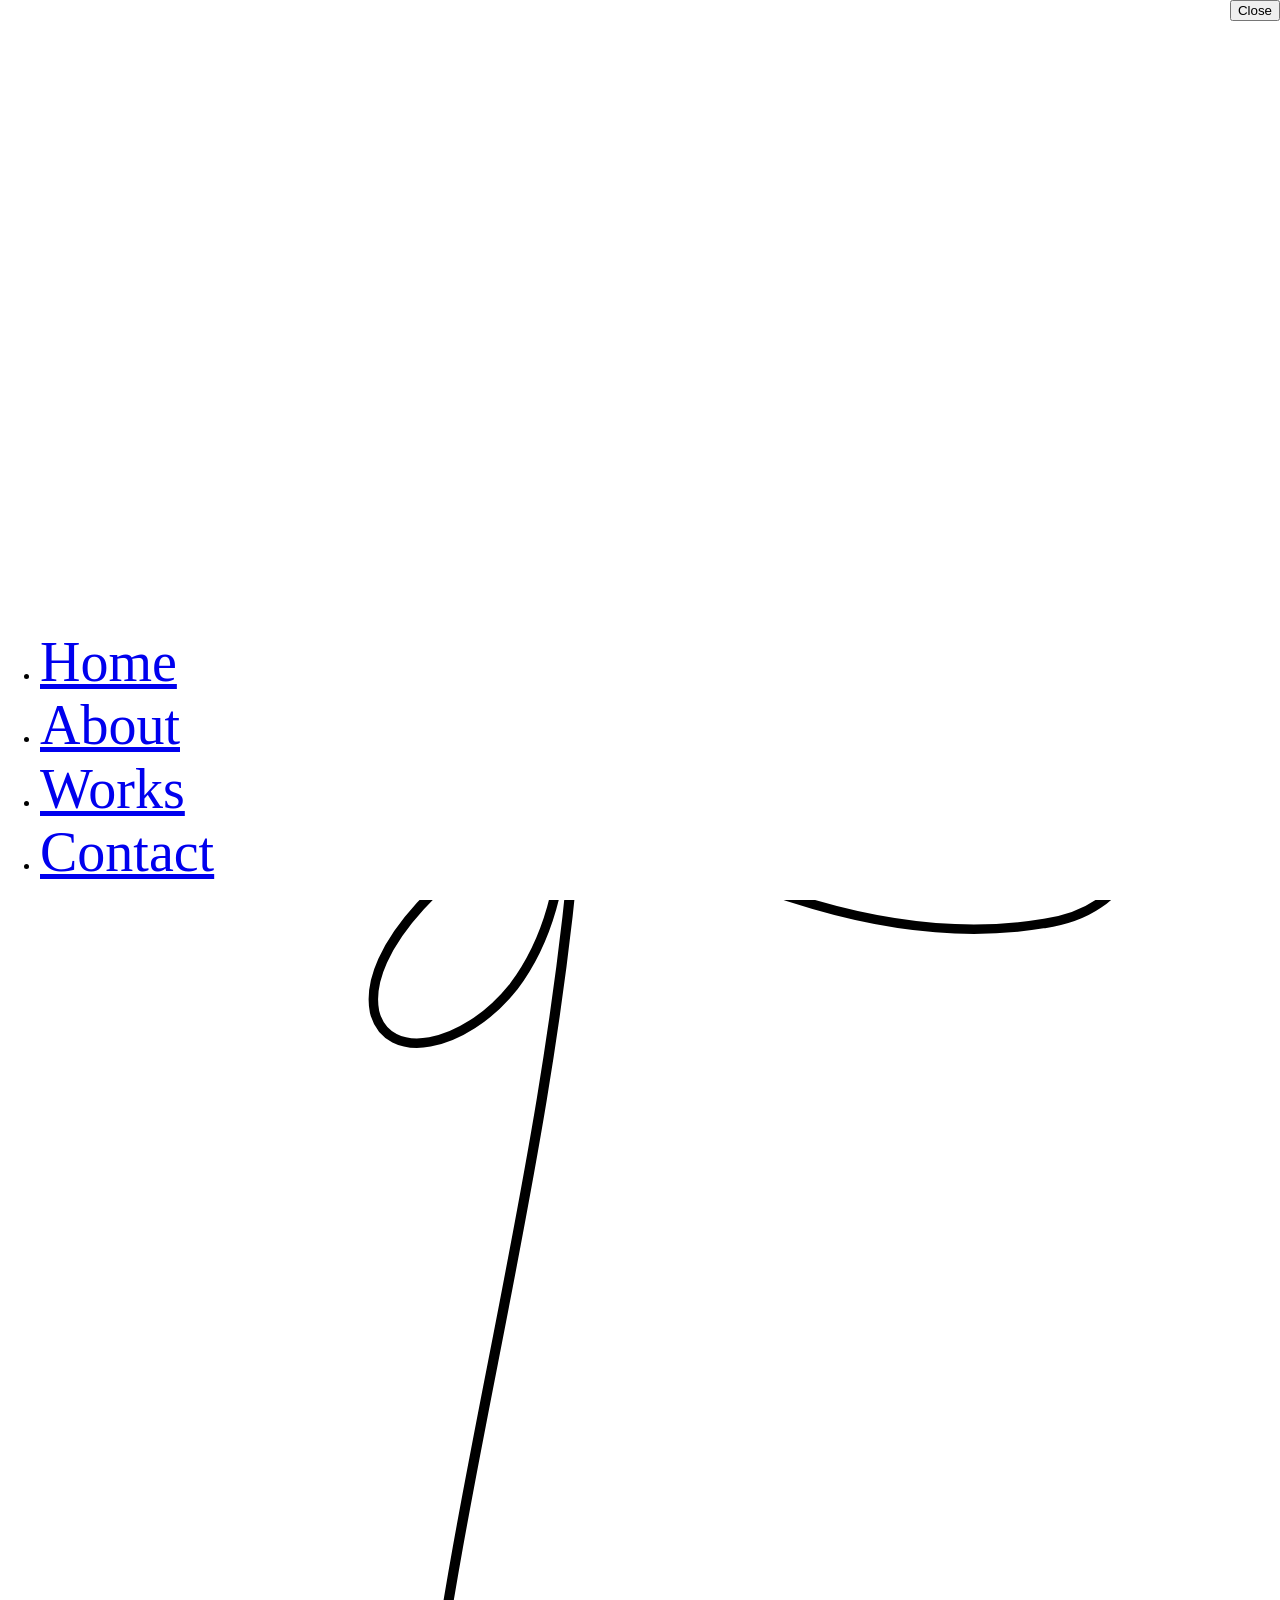
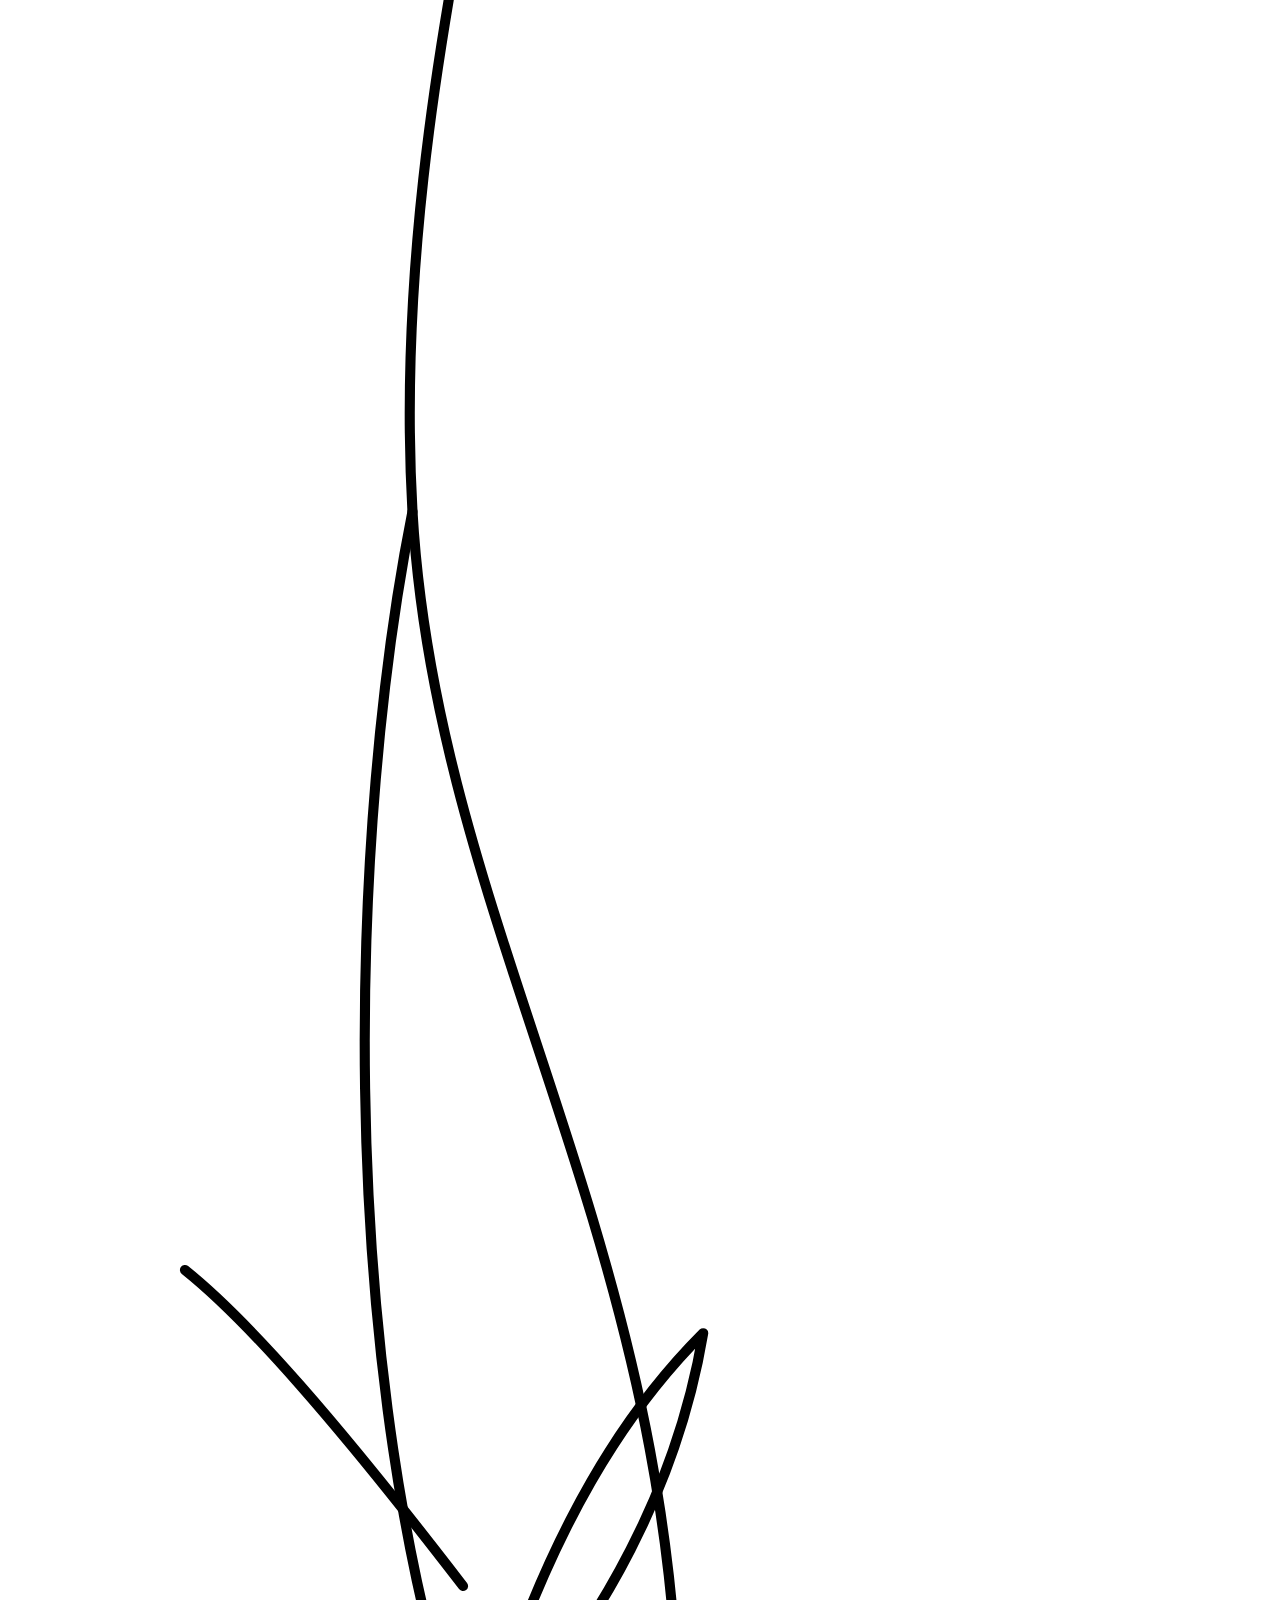
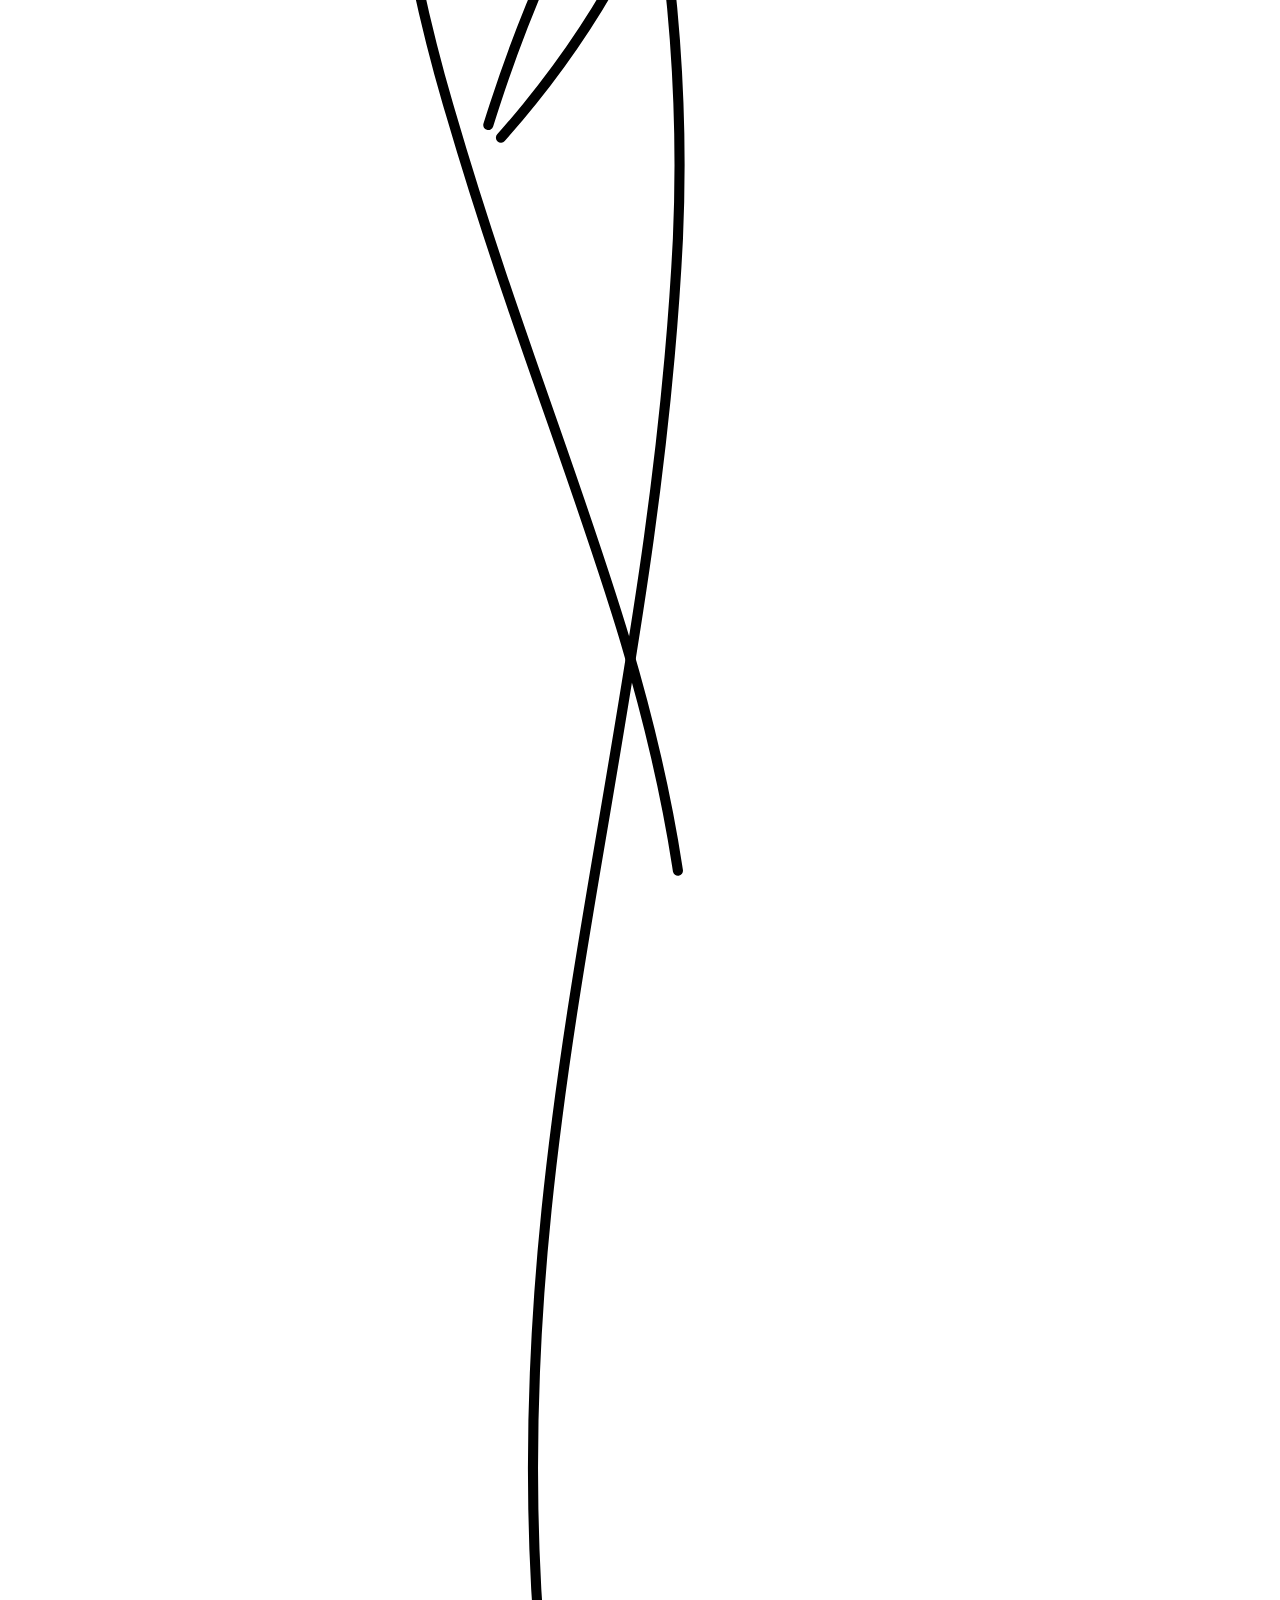
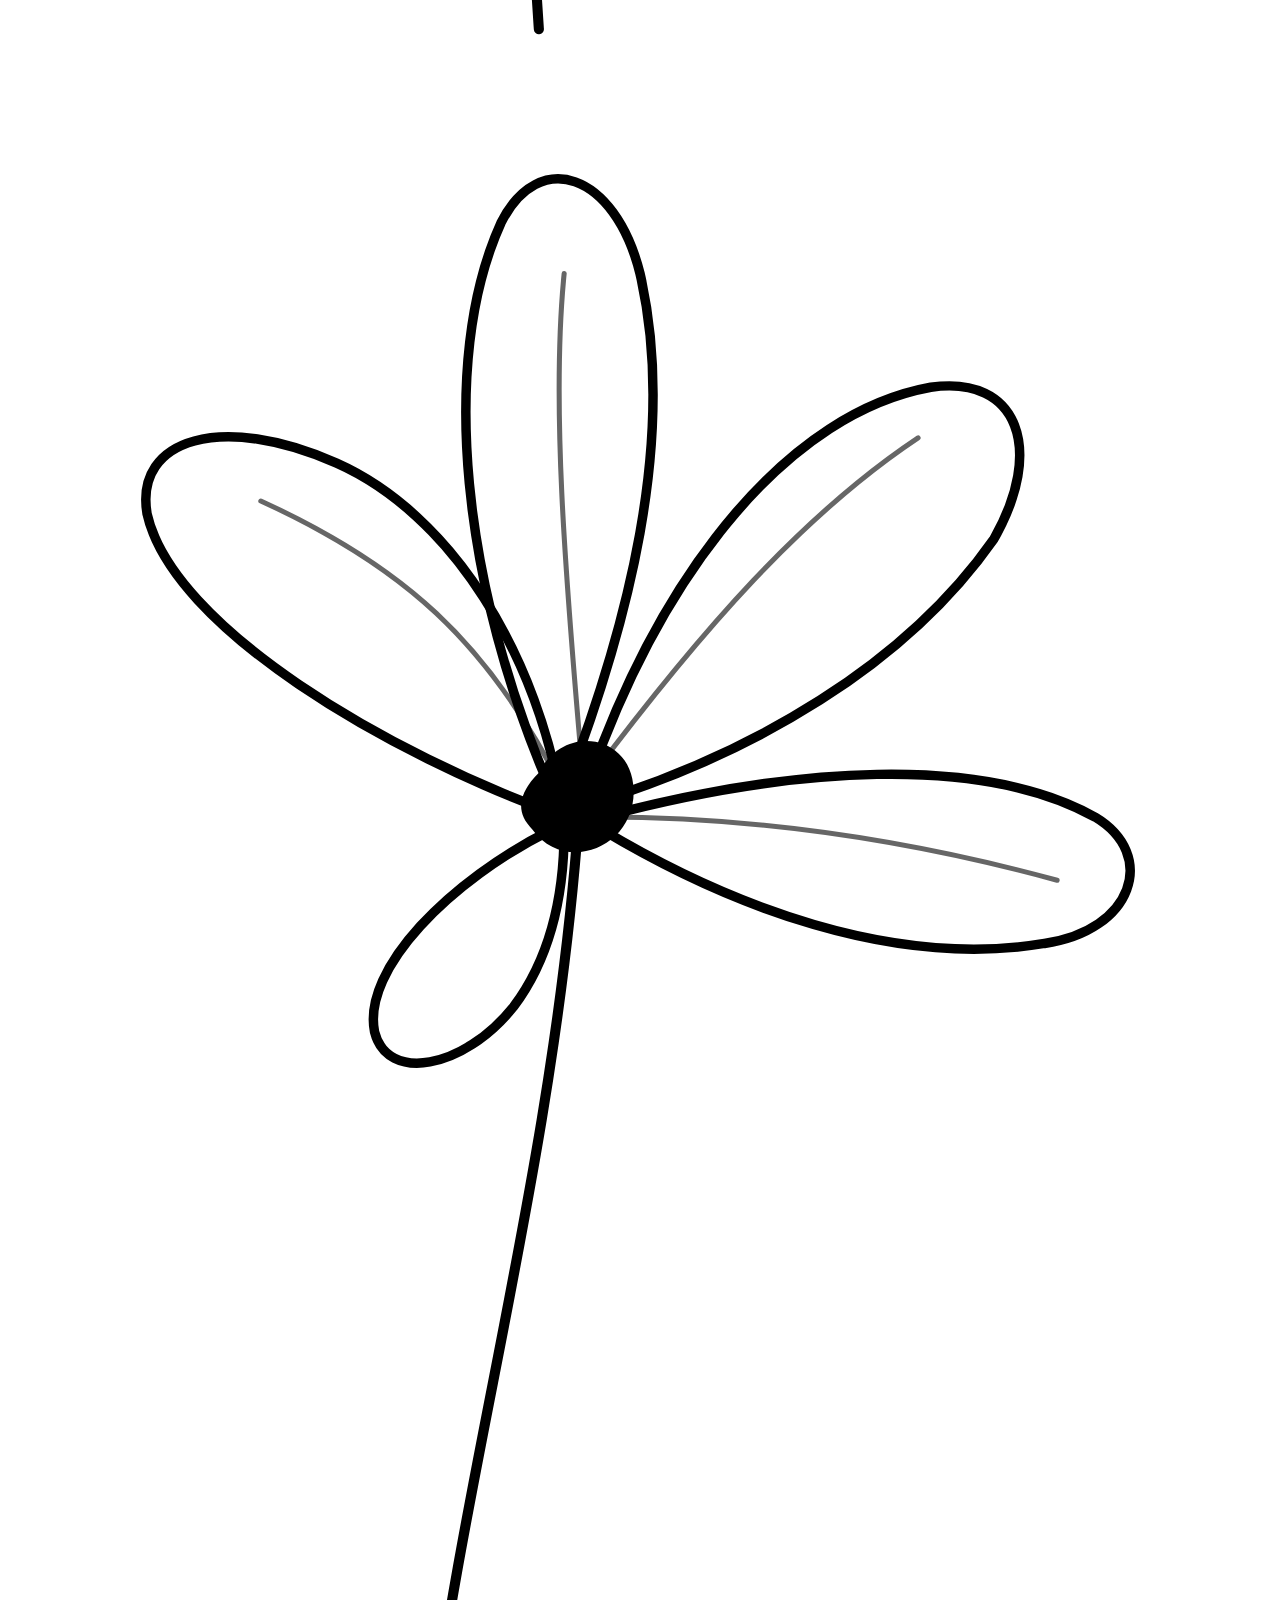
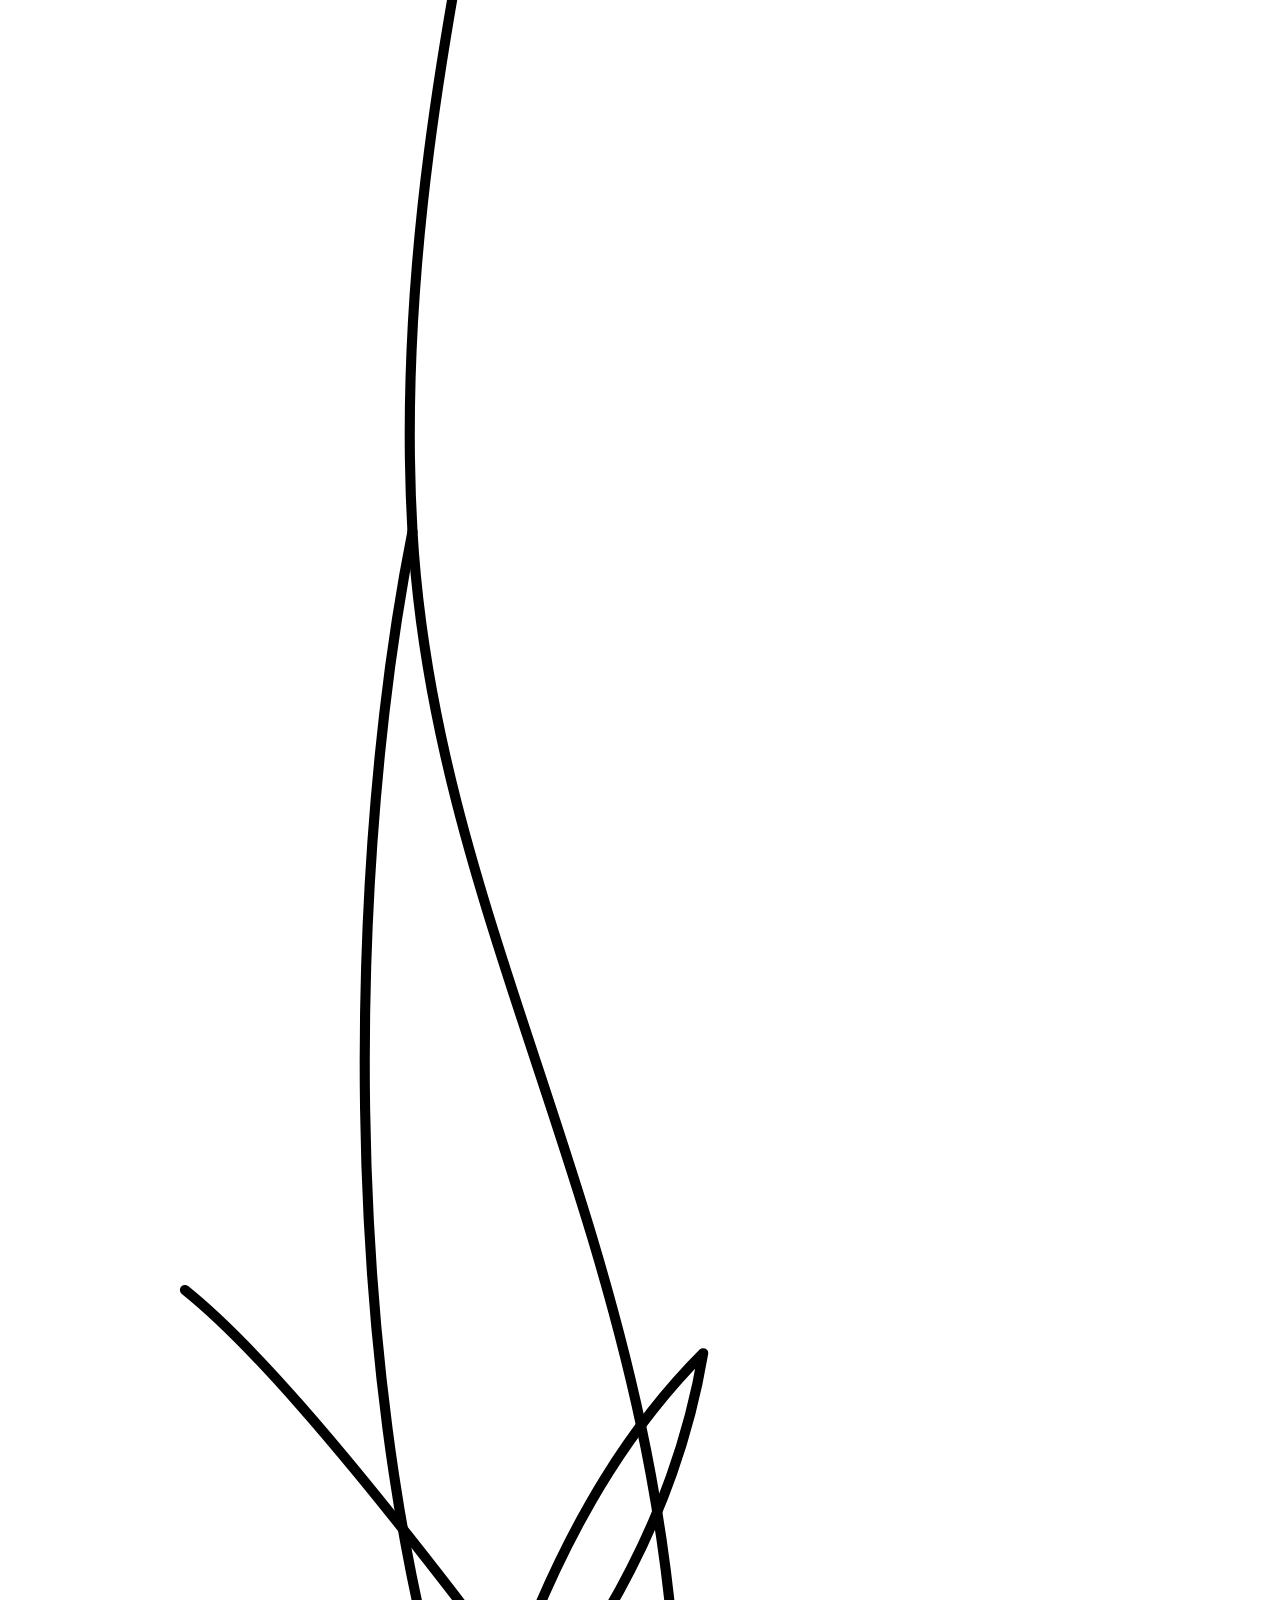
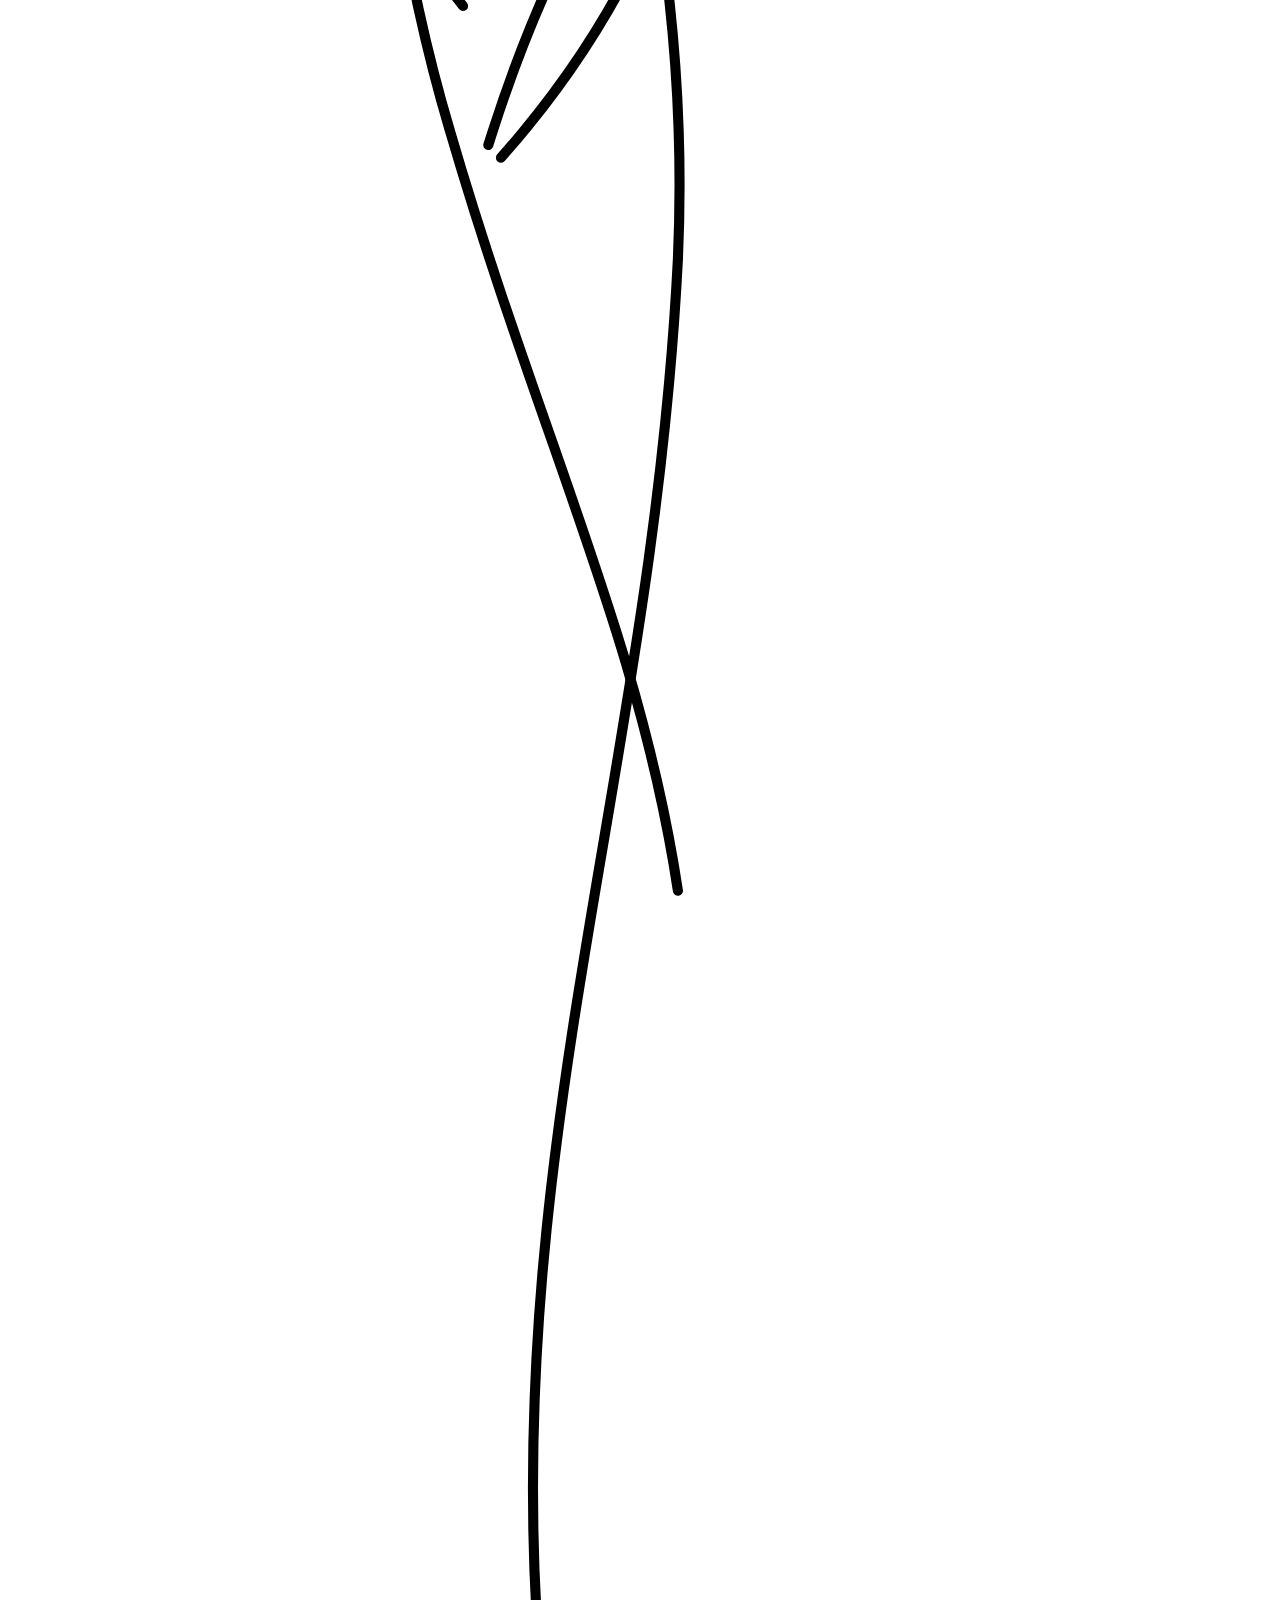
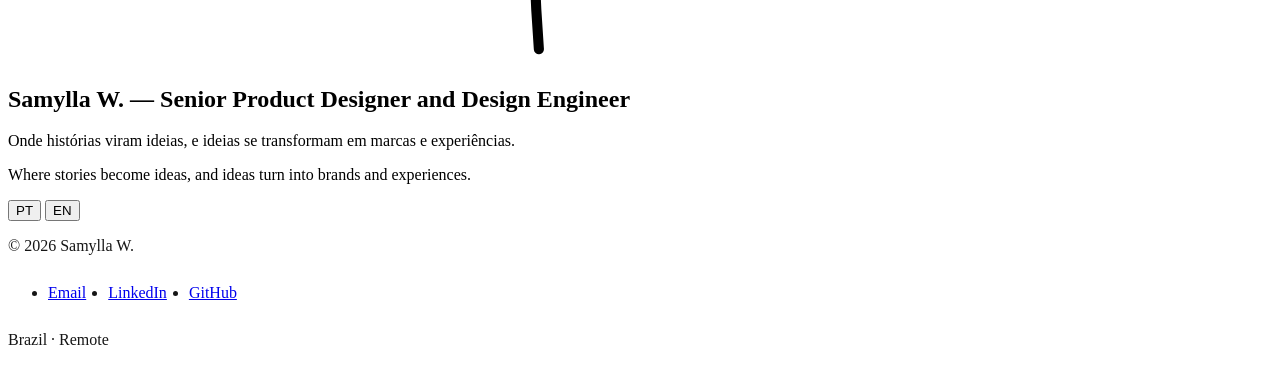
==== commit e27a7d35: "Website v2" ====
--- a/index.html
+++ b/index.html
@@ -1,380 +1,102 @@
-<!DOCTYPE html>
+<!doctype html>
 <html lang="en">
 <head>
-  <meta charset="UTF-8" />
-  <meta name="viewport" content="width=device-width, initial-scale=1.0" />
-  <title>Samylla W.</title>
-  <link rel="preconnect" href="https://fonts.googleapis.com" />
-  <link rel="preconnect" href="https://fonts.gstatic.com" crossorigin />
-  <link href="https://fonts.googleapis.com/css2?family=DM+Sans:ital,opsz,wght@0,9..40,300;0,9..40,400;0,9..40,500;1,9..40,300&display=swap" rel="stylesheet" />
-  <link rel="stylesheet" href="styles.css" />
+<meta charset="utf-8">
+<meta name="viewport" content="width=device-width, initial-scale=1">
+<title>Samylla W. — Senior Product Designer &amp; Design Engineer</title>
+<meta name="description" content="Samylla W. — Senior Product Designer and Design Engineer working across product strategy, UX/UI, design systems and frontend development. Brazil · Remote.">
+<meta property="og:title" content="Samylla W. — Senior Product Designer &amp; Design Engineer">
+<meta property="og:description" content="Samylla W. — Senior Product Designer and Design Engineer working across product strategy, UX/UI, design systems and frontend development. Brazil · Remote.">
+<meta property="og:type" content="website">
+<meta name="theme-color" content="#FFFFFF">
+<link rel="preload" href="assets/fonts/Satoshi-Variable.woff2" as="font" type="font/woff2" crossorigin>
+<link rel="preconnect" href="https://fonts.googleapis.com">
+<link rel="preconnect" href="https://fonts.gstatic.com" crossorigin>
+<link rel="stylesheet" href="https://fonts.googleapis.com/css2?family=Instrument+Serif&display=swap">
+<link rel="stylesheet" href="css/style.css">
+<script src="js/main.js" defer></script>
 </head>
 <body>
-
-  <!-- Custom cursor -->
-  <div class="cursor-dot" id="cursorDot"></div>
-  <div class="cursor-ring" id="cursorRing"></div>
-
-  <header class="header" id="header">
-    <div class="header__brand">
-      <div class="header__text">
-        <span class="header__name">Samylla W.</span>
-        <span class="header__subtitle">Design Engineer</span>
+<div class="site page-in" style="background: #FFFFFF">
+<a class="skip" href="#main">Skip to content</a>
+<div class="site nav-root" style="background: transparent; min-height: 0; overflow: visible; color: #000000">
+  <header style="position: absolute; top: 0; left: 0; right: 0; z-index: 40">
+    <div style="display: grid; grid-template-columns: minmax(0, 1fr) auto minmax(0, 1fr); align-items: center; padding: 8px var(--gutter)">
+      <a class="mn" href="index.html" style="justify-self: start"><span class="roll" aria-hidden="true"><span class="ch" style="--d: 0.000s">S</span><span class="ch" style="--d: 0.020s">a</span><span class="ch" style="--d: 0.040s">m</span><span class="ch" style="--d: 0.060s">y</span><span class="ch" style="--d: 0.080s">l</span><span class="ch" style="--d: 0.100s">l</span><span class="ch" style="--d: 0.120s">a</span><span class="ch" style="--d: 0.140s"> </span><span class="ch" style="--d: 0.160s">W</span><span class="ch" style="--d: 0.180s">.</span></span><span class="sr-only">Samylla W., home</span></a>
+      <nav aria-label="Primary" class="hide-mobile"><ul style="display: flex; gap: 18px; align-items: center"><li><a class="mn" href="index.html" aria-current="page"><span class="roll" aria-hidden="true"><span class="ch" style="--d: 0.000s">H</span><span class="ch" style="--d: 0.020s">o</span><span class="ch" style="--d: 0.040s">m</span><span class="ch" style="--d: 0.060s">e</span></span><span class="sr-only">Home</span></a></li><li><a class="mn" href="about.html"><span class="roll" aria-hidden="true"><span class="ch" style="--d: 0.000s">A</span><span class="ch" style="--d: 0.020s">b</span><span class="ch" style="--d: 0.040s">o</span><span class="ch" style="--d: 0.060s">u</span><span class="ch" style="--d: 0.080s">t</span></span><span class="sr-only">About</span></a></li><li><a class="mn" href="works.html"><span class="roll" aria-hidden="true"><span class="ch" style="--d: 0.000s">W</span><span class="ch" style="--d: 0.020s">o</span><span class="ch" style="--d: 0.040s">r</span><span class="ch" style="--d: 0.060s">k</span><span class="ch" style="--d: 0.080s">s</span></span><span class="sr-only">Works</span></a></li></ul></nav>
+      <div style="justify-self: end; display: flex; align-items: center">
+        <a class="mn hide-mobile" href="mailto:samyllacontato@gmail.com?subject=%F0%9F%91%8B%F0%9F%8F%BB%20Hi%20(from%20your%20website)"><span class="roll" aria-hidden="true"><span class="ch" style="--d: 0.000s">C</span><span class="ch" style="--d: 0.020s">o</span><span class="ch" style="--d: 0.040s">n</span><span class="ch" style="--d: 0.060s">t</span><span class="ch" style="--d: 0.080s">a</span><span class="ch" style="--d: 0.100s">c</span><span class="ch" style="--d: 0.120s">t</span></span><span class="sr-only">Contact by email</span><svg class="arrow" viewBox="0 0 10 10" fill="none" aria-hidden="true"><path d="M2 8 8 2M3 2h5v5" stroke="currentColor" stroke-width="1.1"/></svg></a>
+        <button class="mn only-mobile" type="button" data-menu-open aria-expanded="false" aria-controls="m-menu">Menu</button>
       </div>
     </div>
-
-    <nav class="header__nav">
-      <a href="#about" class="header__nav-link">About</a>
-      <a href="#case-studies" class="header__nav-link">Projects</a>
-      <a href="#work" class="header__nav-link">Experience</a>
-      <a href="#writing" class="header__nav-link">Writing</a>
-      <a href="#tools" class="header__nav-link">Process</a>
-      <a href="#contact" class="header__nav-link">Contact</a>
-    </nav>
-
-    <div class="header__controls">
-      <button class="header__theme" id="themeToggle" aria-label="Toggle theme">
-        <svg width="15" height="15" viewBox="0 0 24 24" fill="none" stroke="currentColor" stroke-width="1.5">
-          <circle cx="12" cy="12" r="5"/>
-          <path d="M12 1v2M12 21v2M4.22 4.22l1.42 1.42M18.36 18.36l1.42 1.42M1 12h2M21 12h2M4.22 19.78l1.42-1.42M18.36 5.64l1.42-1.42"/>
-        </svg>
-      </button>
-      <a class="header__cta" href="https://drive.google.com/file/d/1w9a0PCBW8F6cBURgAN0m1xwI9LjJmWQU/view?usp=sharing" target="_blank">
-        <span>CV</span>
-        <svg class="header__arrow" viewBox="0 0 24 24" fill="none" stroke="currentColor">
-          <path d="M5 12h14M13 6l6 6-6 6"/>
-        </svg>
-      </a>
+  </header>
+  <div id="m-menu" role="dialog" aria-modal="true" aria-label="Menu" hidden style="position: fixed; inset: 0; z-index: 90; background: #FFFFFF; color: #000000; display: flex; flex-direction: column; padding: 8px var(--gutter) 32px">
+    <div style="display: flex; justify-content: flex-end"><button class="mn" type="button" data-menu-close>Close</button></div>
+    <ul style="margin-top: auto; display: flex; flex-direction: column; gap: 2px"><li><a href="index.html" class="serif" style="font-size: 56px; line-height: 1.1; display: block" aria-current="page">Home</a></li><li><a href="about.html" class="serif" style="font-size: 56px; line-height: 1.1; display: block">About</a></li><li><a href="works.html" class="serif" style="font-size: 56px; line-height: 1.1; display: block">Works</a></li><li><a href="mailto:samyllacontato@gmail.com?subject=%F0%9F%91%8B%F0%9F%8F%BB%20Hi%20(from%20your%20website)" class="serif" style="font-size: 56px; line-height: 1.1; display: block">Contact</a></li></ul>
+  </div>
+</div>
+<main id="main">
+  <section class="hero" aria-label="Introduction" data-hero>
+    <svg class="art art-r" viewBox="1040 140 200 762" preserveAspectRatio="xMidYMax meet" aria-hidden="true" fill="none" stroke="currentColor" stroke-linecap="round" stroke-linejoin="round">
+      <g class="sway">
+          <path class="draw" pathLength="1" d="M1130 266 C1124 340 1100 400 1104 470 C1108 540 1150 590 1146 680 C1142 760 1118 820 1124 900" stroke-width="1.6" style="--d: 0.10s"/>
+          <path class="draw" pathLength="1" d="M1104 470 C1094 520 1092 600 1110 660 C1124 708 1140 740 1146 780" stroke-width="1.6" style="--d: 0.35s"/>
+          <path class="draw" pathLength="1" d="M1112 640 C1092 614 1078 598 1068 590" stroke-width="1.6" style="--d: 0.60s"/>
+          <path class="draw" pathLength="1" d="M1116 662 C1126 630 1138 612 1150 600 C1146 624 1134 646 1118 664" stroke-width="1.6" style="--d: 0.85s"/>
+          <path class="draw" pathLength="1" d="M1128 262 C1100 252 1066 232 1062 214 C1060 202 1074 198 1092 206 C1110 214 1124 236 1128 262" stroke-width="1.5" style="--d: 1.10s"/>
+          <path class="draw" pathLength="1" d="M1126 258 C1112 226 1108 190 1118 168 C1124 156 1136 160 1140 176 C1146 202 1138 232 1128 258" stroke-width="1.5" style="--d: 1.28s"/>
+          <path class="draw" pathLength="1" d="M1132 256 C1144 222 1164 198 1186 194 C1200 192 1204 204 1196 218 C1182 238 1158 252 1132 260" stroke-width="1.5" style="--d: 1.46s"/>
+          <path class="draw" pathLength="1" d="M1134 262 C1164 254 1194 252 1212 262 C1222 268 1218 280 1204 282 C1180 286 1154 276 1134 264" stroke-width="1.5" style="--d: 1.64s"/>
+          <path class="draw" pathLength="1" d="M1126 264 C1110 272 1096 286 1098 296 C1100 304 1112 302 1120 292 C1126 284 1128 274 1128 264" stroke-width="1.5" style="--d: 1.82s"/>
+          <path class="draw" pathLength="1" d="M1128 258 C1116 234 1102 222 1080 212" stroke-width=".8" opacity=".6" style="--d: 2.00s"/>
+          <path class="draw" pathLength="1" d="M1131 256 C1128 222 1126 196 1128 176" stroke-width=".8" opacity=".6" style="--d: 2.10s"/>
+          <path class="draw" pathLength="1" d="M1132 256 C1150 232 1166 214 1184 202" stroke-width=".8" opacity=".6" style="--d: 2.20s"/>
+          <path class="draw" pathLength="1" d="M1134 262 C1160 262 1184 266 1206 272" stroke-width=".8" opacity=".6" style="--d: 2.30s"/>
+          <path class="seed" d="M1124 255 C1128 247 1139 249 1139 258 C1139 267 1128 271 1123 264 C1120 261 1121 258 1124 255 Z" fill="currentColor" stroke="none" style="--d: 2.40s"/>
+      </g>
+    </svg>
+    <svg class="art art-l" viewBox="1040 140 200 762" preserveAspectRatio="xMidYMax meet" aria-hidden="true" fill="none" stroke="currentColor" stroke-linecap="round" stroke-linejoin="round">
+      <g class="sway" style="animation-delay: 3s">
+          <path class="draw" pathLength="1" d="M1130 266 C1124 340 1100 400 1104 470 C1108 540 1150 590 1146 680 C1142 760 1118 820 1124 900" stroke-width="1.6" style="--d: 0.90s"/>
+          <path class="draw" pathLength="1" d="M1104 470 C1094 520 1092 600 1110 660 C1124 708 1140 740 1146 780" stroke-width="1.6" style="--d: 1.15s"/>
+          <path class="draw" pathLength="1" d="M1112 640 C1092 614 1078 598 1068 590" stroke-width="1.6" style="--d: 1.40s"/>
+          <path class="draw" pathLength="1" d="M1116 662 C1126 630 1138 612 1150 600 C1146 624 1134 646 1118 664" stroke-width="1.6" style="--d: 1.65s"/>
+          <path class="draw" pathLength="1" d="M1128 262 C1100 252 1066 232 1062 214 C1060 202 1074 198 1092 206 C1110 214 1124 236 1128 262" stroke-width="1.5" style="--d: 1.90s"/>
+          <path class="draw" pathLength="1" d="M1126 258 C1112 226 1108 190 1118 168 C1124 156 1136 160 1140 176 C1146 202 1138 232 1128 258" stroke-width="1.5" style="--d: 2.08s"/>
+          <path class="draw" pathLength="1" d="M1132 256 C1144 222 1164 198 1186 194 C1200 192 1204 204 1196 218 C1182 238 1158 252 1132 260" stroke-width="1.5" style="--d: 2.26s"/>
+          <path class="draw" pathLength="1" d="M1134 262 C1164 254 1194 252 1212 262 C1222 268 1218 280 1204 282 C1180 286 1154 276 1134 264" stroke-width="1.5" style="--d: 2.44s"/>
+          <path class="draw" pathLength="1" d="M1126 264 C1110 272 1096 286 1098 296 C1100 304 1112 302 1120 292 C1126 284 1128 274 1128 264" stroke-width="1.5" style="--d: 2.62s"/>
+          <path class="draw" pathLength="1" d="M1128 258 C1116 234 1102 222 1080 212" stroke-width=".8" opacity=".6" style="--d: 2.80s"/>
+          <path class="draw" pathLength="1" d="M1131 256 C1128 222 1126 196 1128 176" stroke-width=".8" opacity=".6" style="--d: 2.90s"/>
+          <path class="draw" pathLength="1" d="M1132 256 C1150 232 1166 214 1184 202" stroke-width=".8" opacity=".6" style="--d: 3.00s"/>
+          <path class="draw" pathLength="1" d="M1134 262 C1160 262 1184 266 1206 272" stroke-width=".8" opacity=".6" style="--d: 3.10s"/>
+          <path class="seed" d="M1124 255 C1128 247 1139 249 1139 258 C1139 267 1128 271 1123 264 C1120 261 1121 258 1124 255 Z" fill="currentColor" stroke="none" style="--d: 3.20s"/>
+      </g>
+    </svg>
+    <h1 class="sr-only">Samylla W. — Senior Product Designer and Design Engineer</h1>
+    <div class="quote">
+      <p lang="pt-BR" data-lang="pt" data-on="false"><span class="w" style="--d: 0.00s">Onde</span> <span class="w" style="--d: 0.06s">histórias</span> <span class="w" style="--d: 0.12s">viram</span> <span class="w" style="--d: 0.18s">ideias,</span> <span class="w" style="--d: 0.24s">e</span> <span class="w" style="--d: 0.30s">ideias</span> <span class="w" style="--d: 0.36s">se</span> <span class="w" style="--d: 0.42s">transformam</span> <span class="w" style="--d: 0.48s">em</span> <span class="w" style="--d: 0.54s">marcas</span> <span class="w" style="--d: 0.60s">e</span> <span class="w" style="--d: 0.66s">experiências.</span></p>
+      <p lang="en" data-lang="en" data-on="false" aria-hidden="true"><span class="w" style="--d: 0.00s">Where</span> <span class="w" style="--d: 0.06s">stories</span> <span class="w" style="--d: 0.12s">become</span> <span class="w" style="--d: 0.18s">ideas,</span> <span class="w" style="--d: 0.24s">and</span> <span class="w" style="--d: 0.30s">ideas</span> <span class="w" style="--d: 0.36s">turn</span> <span class="w" style="--d: 0.42s">into</span> <span class="w" style="--d: 0.48s">brands</span> <span class="w" style="--d: 0.54s">and</span> <span class="w" style="--d: 0.60s">experiences.</span></p>
     </div>
-  </header>
-
-  <!-- HERO -->
-  <main class="hero" id="hero">
-    <div class="hero__content">
-      <p class="hero__headline">
-        <span class="hero__line hero__line--muted">Always looking for coffee and new books. Also a </span><span class="hero__line hero__line--bold">Design Engineer who enjoys turning complex problems into scalable, thoughtful solutions.</span>
-      </p>
-    </div>
-  </main>
-
-  <!-- ABOUT -->
-  <section class="section" id="about">
-    <div class="section__header">
-      <span class="section__label">About</span>
-    </div>
-    <div>
-      <div class="row">
-        <span class="row__key"></span>
-        <div>
-          <p class="row__name">Bridging product, design, and engineering to build scalable digital systems and thoughtful user experiences.</p>
-        </div>
-      </div>
-      <div class="row">
-        <span class="row__key"></span>
-        <div>
-          <p class="row__desc">My work is focused on product strategy, systems thinking, and implementation, translating complex business and user needs into clear, structured, and scalable solutions. I have experience working across enterprise platforms, design systems, accessibility (WCAG), AI-powered experiences, and cross-functional product development, collaborating closely with product and engineering teams from discovery to delivery.</p>
-        </div>
-      </div>
-      <div class="row">
-        <span class="row__key"></span>
-        <div>
-          <div class="tags">
-            <span class="tag">Design Engineering</span>
-            <span class="tag">Systems Thinking</span>
-            <span class="tag">Frontend Dev</span>
-            <span class="tag">WCAG / A11y</span>
-            <span class="tag">AI Workflows</span>
-            <span class="tag">Product Management</span>
-          </div>
-        </div>
-      </div>
-      <div class="row">
-        <span class="row__key"></span>
-        <div>
-          <div class="status">
-            <span class="status__dot"></span>
-            <span>Available for new projects</span>
-          </div>
-          <div class="inline-links">
-            <a class="inline-link" href="https://www.linkedin.com/in/samylla-w/" target="_blank">LinkedIn <svg viewBox="0 0 24 24" fill="none" stroke="currentColor" stroke-width="1.5" style="width:11px;height:11px;vertical-align:middle;margin-left:2px"><path d="M7 17L17 7M7 7h10v10"/></svg></a>
-            <a class="inline-link" href="https://github.com/samyllaw" target="_blank">GitHub <svg viewBox="0 0 24 24" fill="none" stroke="currentColor" stroke-width="1.5" style="width:11px;height:11px;vertical-align:middle;margin-left:2px"><path d="M7 17L17 7M7 7h10v10"/></svg></a>
-          </div>
-        </div>
-      </div>
+    <div class="lang" role="group" aria-label="Language of the statement">
+      <button type="button" data-set-lang="pt" aria-pressed="true">PT</button>
+      <button type="button" data-set-lang="en" aria-pressed="false">EN</button>
     </div>
   </section>
-
-  <!-- PROJECTS -->
-  <section class="section" id="case-studies">
-    <div class="section__header">
-      <span class="section__label">Projects</span>
-    </div>
-    <div class="marquee-wrap">
-      <div class="marquee-track">
-        <span class="marquee-content" aria-hidden="true">Case Studies in Progress&nbsp;&nbsp;·&nbsp;&nbsp;Case Studies in Progress&nbsp;&nbsp;·&nbsp;&nbsp;Case Studies in Progress&nbsp;&nbsp;·&nbsp;&nbsp;Case Studies in Progress&nbsp;&nbsp;·&nbsp;&nbsp;Case Studies in Progress&nbsp;&nbsp;·&nbsp;&nbsp;Case Studies in Progress&nbsp;&nbsp;·&nbsp;&nbsp;Case Studies in Progress&nbsp;&nbsp;·&nbsp;&nbsp;Case Studies in Progress&nbsp;&nbsp;·&nbsp;&nbsp;</span>
-        <span class="marquee-content" aria-hidden="true">Case Studies in Progress&nbsp;&nbsp;·&nbsp;&nbsp;Case Studies in Progress&nbsp;&nbsp;·&nbsp;&nbsp;Case Studies in Progress&nbsp;&nbsp;·&nbsp;&nbsp;Case Studies in Progress&nbsp;&nbsp;·&nbsp;&nbsp;Case Studies in Progress&nbsp;&nbsp;·&nbsp;&nbsp;Case Studies in Progress&nbsp;&nbsp;·&nbsp;&nbsp;Case Studies in Progress&nbsp;&nbsp;·&nbsp;&nbsp;Case Studies in Progress&nbsp;&nbsp;·&nbsp;&nbsp;</span>
-      </div>
-    </div>
-  </section>
-
-  <!-- EXPERIENCE -->
-  <section class="section" id="work">
-    <div class="section__header">
-      <span class="section__label">Selected Experience</span>
-    </div>
-    <div>
-
-      <div class="row">
-        <div class="row__key">
-          <div>BOOMIE</div>
-          <div>Mar 2026 – Present</div>
-        </div>
-        <div>
-          <h3 class="row__name">Founder &amp; Design Engineer</h3>
-          <p class="row__desc">Independent design studio focused on product experiences, scalable systems, and modern digital platforms. Exploring the space between product strategy, UX systems, and engineering through collaborative and technology-driven work.</p>
-          <div class="tags">
-            <span class="tag">Product Management</span>
-            <span class="tag">UX/UI Design</span>
-            <span class="tag">Product Discovery</span>
-            <span class="tag">User Research</span>
-            <span class="tag">Design Systems</span>
-            <span class="tag">Frontend Collaboration</span>
-            <span class="tag">Interactive Prototyping</span>
-            <span class="tag">Cross-functional Collaboration</span>
-          </div>
-        </div>
-      </div>
-
-      <div class="row">
-        <div class="row__key">
-          <div>EULER</div>
-          <div>Nov 2024 – Present</div>
-        </div>
-        <div>
-          <h3 class="row__name">Senior Product Designer</h3>
-          <p class="row__desc">Leading product and system design initiatives for a PRM platform, including design systems, AI-powered experiences, accessibility improvements, and scalable workflows. Working across discovery, strategy, UX architecture, and cross-functional collaboration with product and engineering teams.</p>
-          <div class="tags">
-            <span class="tag">Figma</span>
-            <span class="tag">HTML/CSS/JS</span>
-            <span class="tag">Design Systems</span>
-            <span class="tag">WCAG 2.2</span>
-            <span class="tag">Product Strategy</span>
-          </div>
-        </div>
-      </div>
-
-      <div class="row">
-        <div class="row__key">
-          <div>ioasys / Havaianas</div>
-          <div>3 years</div>
-        </div>
-        <div>
-          <h3 class="row__name">Product Designer</h3>
-          <p class="row__desc">Designed end-to-end digital experiences for web and mobile products, balancing user needs, business goals, and scalable UX decisions across large-scale initiatives and multidisciplinary teams.</p>
-          <div class="tags">
-            <span class="tag">User Research</span>
-            <span class="tag">Figma</span>
-            <span class="tag">Design Systems</span>
-            <span class="tag">WCAG 2.2</span>
-            <span class="tag">Product Strategy</span>
-          </div>
-        </div>
-      </div>
-
-      <div class="row">
-        <div class="row__key">
-          <div>ioasys + Alpargatas</div>
-          <div>Jul – Nov 2021</div>
-        </div>
-        <div>
-          <h3 class="row__name">UX/UI Designer Intern</h3>
-          <p class="row__desc">Supported product discovery through benchmarking, competitive analysis, and UX exploration for e-commerce experiences, contributing to strategic and user-centered decision-making.</p>
-          <div class="tags">
-            <span class="tag">UX Research</span>
-            <span class="tag">UI Design</span>
-            <span class="tag">Competitive Analysis</span>
-            <span class="tag">Figma</span>
-          </div>
-        </div>
-      </div>
-
-    </div>
-  </section>
-
-  <!-- WRITING -->
-  <section class="section" id="writing">
-    <div class="section__header">
-      <span class="section__label">Articles &amp; Thoughts</span>
-    </div>
-    <div>
-      <div class="article-row" onclick="openArticle()">
-        <div class="article-row__meta">
-          <span class="article-row__cat">Accessibility</span>
-          <span class="article-row__date">Feb 2025 · 3 min read</span>
-        </div>
-        <div>
-          <h3 class="row__name">Inclusive Design and Principles for More Accessible Digital Products</h3>
-          <p class="row__desc">Leading and applying accessibility best practices in digital products is meaningful, but challenging. This piece explores key principles for inclusive design and grounds them in WCAG guidelines.</p>
-          <a class="article-row__read" href="#" onclick="event.preventDefault()">
-            <span>Read article</span>
-            <svg class="article-row__arrow" viewBox="0 0 24 24" fill="none" stroke="currentColor">
-              <path d="M5 12h14M13 6l6 6-6 6"/>
-            </svg>
-          </a>
-        </div>
-      </div>
-    </div>
-  </section>
-
-  <!-- PROCESS -->
-  <section class="section" id="tools">
-    <div class="section__header">
-      <span class="section__label">How I Work</span>
-    </div>
-    <div class="process-grid">
-      <div class="process-card">
-        <button class="process-card__trigger" onclick="toggleAccordion(this)">
-          <span class="process-card__num">01</span>
-          <span class="process-card__name">Problem</span>
-          <svg class="process-card__icon" viewBox="0 0 24 24" fill="none" stroke="currentColor" stroke-width="1.5"><path d="M12 5v14M5 12h14"/></svg>
-        </button>
-        <div class="process-card__body"><div class="process-card__inner"><p class="process-card__desc">Understanding the real question before jumping to solutions. Stakeholder alignment, constraints mapping, success metrics.</p></div></div>
-      </div>
-      <div class="process-card">
-        <button class="process-card__trigger" onclick="toggleAccordion(this)">
-          <span class="process-card__num">02</span>
-          <span class="process-card__name">System Model</span>
-          <svg class="process-card__icon" viewBox="0 0 24 24" fill="none" stroke="currentColor" stroke-width="1.5"><path d="M12 5v14M5 12h14"/></svg>
-        </button>
-        <div class="process-card__body"><div class="process-card__inner"><p class="process-card__desc">Mapping entities, relationships, and data flows. Building a shared mental model before any interface work begins.</p></div></div>
-      </div>
-      <div class="process-card">
-        <button class="process-card__trigger" onclick="toggleAccordion(this)">
-          <span class="process-card__num">03</span>
-          <span class="process-card__name">Interaction Architecture</span>
-          <svg class="process-card__icon" viewBox="0 0 24 24" fill="none" stroke="currentColor" stroke-width="1.5"><path d="M12 5v14M5 12h14"/></svg>
-        </button>
-        <div class="process-card__body"><div class="process-card__inner"><p class="process-card__desc">Defining flows, states, and information hierarchy. Low-fidelity wireframes that answer structural questions first.</p></div></div>
-      </div>
-      <div class="process-card">
-        <button class="process-card__trigger" onclick="toggleAccordion(this)">
-          <span class="process-card__num">04</span>
-          <span class="process-card__name">Functional Prototype</span>
-          <svg class="process-card__icon" viewBox="0 0 24 24" fill="none" stroke="currentColor" stroke-width="1.5"><path d="M12 5v14M5 12h14"/></svg>
-        </button>
-        <div class="process-card__body"><div class="process-card__inner"><p class="process-card__desc">A working, interactive artifact to surface real friction before any engineering begins.</p></div></div>
-      </div>
-      <div class="process-card">
-        <button class="process-card__trigger" onclick="toggleAccordion(this)">
-          <span class="process-card__num">05</span>
-          <span class="process-card__name">Component Engineering</span>
-          <svg class="process-card__icon" viewBox="0 0 24 24" fill="none" stroke="currentColor" stroke-width="1.5"><path d="M12 5v14M5 12h14"/></svg>
-        </button>
-        <div class="process-card__body"><div class="process-card__inner"><p class="process-card__desc">Building production-ready components with token-driven design, accessibility baked in, and edge cases covered.</p></div></div>
-      </div>
-      <div class="process-card">
-        <button class="process-card__trigger" onclick="toggleAccordion(this)">
-          <span class="process-card__num">06</span>
-          <span class="process-card__name">Ship &amp; Measure</span>
-          <svg class="process-card__icon" viewBox="0 0 24 24" fill="none" stroke="currentColor" stroke-width="1.5"><path d="M12 5v14M5 12h14"/></svg>
-        </button>
-        <div class="process-card__body"><div class="process-card__inner"><p class="process-card__desc">Collaborating through implementation, reviewing build quality, then tracking outcomes against defined success metrics.</p></div></div>
-      </div>
-      <div class="process-card">
-        <button class="process-card__trigger" onclick="toggleAccordion(this)">
-          <span class="process-card__num">07</span>
-          <span class="process-card__name">System Evolution</span>
-          <svg class="process-card__icon" viewBox="0 0 24 24" fill="none" stroke="currentColor" stroke-width="1.5"><path d="M12 5v14M5 12h14"/></svg>
-        </button>
-        <div class="process-card__body"><div class="process-card__inner"><p class="process-card__desc">Feeding learnings back into the system model. Iterating continuously on components, patterns, and documentation.</p></div></div>
-      </div>
-    </div>
-  </section>
-
-  <!-- CONTACT -->
-  <section class="contact" id="contact">
-    <p class="contact__label">Contact</p>
-    <h2 class="contact__heading">Let's work<br>together.</h2>
-    <p class="contact__detail">Brazil · Remote &nbsp;·&nbsp; <a href="https://www.linkedin.com/in/samylla-w/" target="_blank">linkedin.com/in/samylla-w</a></p>
-    <a class="contact__cta" href="mailto:samyllacontato@gmail.com?subject=👋🏻 Hi (from your website)">
-      <span>Get in touch</span>
-      <svg class="contact__arrow" viewBox="0 0 24 24" fill="none" stroke="currentColor">
-        <path d="M5 12h14M13 6l6 6-6 6"/>
-      </svg>
-    </a>
-  </section>
-
-  <footer class="footer">
-    <span class="footer__copy">© 2026 Samylla W.</span>
-    <nav class="footer__nav">
-      <a href="https://www.linkedin.com/in/samylla-w/" target="_blank" class="footer__link">LinkedIn</a>
-      <a href="https://github.com/samyllaw" target="_blank" class="footer__link">GitHub</a>
-    </nav>
-  </footer>
-
-  <!-- ARTICLE OVERLAY -->
-  <div class="overlay" id="articleOverlay">
-    <div class="overlay__header">
-      <button class="overlay__back" onclick="closeArticle()">
-        <svg viewBox="0 0 24 24" fill="none" stroke="currentColor"><path d="M19 12H5M11 18l-6-6 6-6"/></svg>
-        Back
-      </button>
-      <span class="overlay__meta">Accessibility · Feb 2025 · 3 min read</span>
-    </div>
-    <div class="overlay__body">
-      <p class="overlay__tag">Accessibility</p>
-      <h1 class="overlay__title">Inclusive Design and Principles for More Accessible Digital Products</h1>
-      <div class="overlay__content">
-
-        <h2>What is inclusive design?</h2>
-        <blockquote>
-          <p>"Exclusion happens when we solve problems using our own biases. We seek out exclusions, and use them as opportunities to create new and better experiences." — Microsoft Inclusive Design</p>
-        </blockquote>
-        <p>Building inclusive digital solutions means looking at the experience as a whole: who is using the product and how they interact with it. When we think about people, it's important to remember that everyone has limitations, and those limitations can be permanent, temporary, or situational.</p>
-        <h3>Permanent limitations</h3>
-        <p>These may include different types of disabilities, such as cognitive, auditory, mobility, speech, or visual impairments. Age-related changes that happen over time also fall into this category.</p>
-        <h3>Temporary limitations</h3>
-        <p>These affect us for a limited period of time. A sore throat caused by the flu, for example, may make it uncomfortable to speak, turning something as simple as answering a phone call into a challenge.</p>
-        <h3>Situational limitations</h3>
-        <p>These are influenced by external factors. Using a phone outdoors under strong sunlight can make content difficult to see on screen, even with brightness at 100%.</p>
-        <p>Keeping these scenarios in mind, digital accessibility and inclusive design work together to create better experiences. There is no single best practice that solves every possible use case.</p>
-        <blockquote>
-          <p>"If we use our own abilities as a baseline, we make things that are easy for some people to use, but difficult for everyone else." — Microsoft Inclusive Design</p>
-        </blockquote>
-
-        <h2>Building more accessible products</h2>
-        <p>The Web Content Accessibility Guidelines (WCAG) are based on four core principles:</p>
-        <ol>
-          <li>
-            <h3>Perceivable</h3>
-            <p>Information presented in the product should be clear and perceivable to all users. This includes text readability, color contrast, media usage, and clear visual distinction between interface elements.</p>
-          </li>
-          <li>
-            <h3>Operable</h3>
-            <p>All users should be able to operate and interact with the interface. Navigation should support keyboard and assistive technology, allow enough time to complete actions, and avoid creating unnecessary barriers.</p>
-          </li>
-          <li>
-            <h3>Understandable</h3>
-            <p>Content and interactions should be easy to understand. Users should always know what is happening in the interface and what is expected of them next, without having to guess.</p>
-          </li>
-          <li>
-            <h3>Robust</h3>
-            <p>Content should work across different devices, browsers, and assistive technologies. When creating new components, it's important to clearly define their name, role, and value.</p>
-          </li>
-        </ol>
-        <p>In practice, it's not always possible to meet every accessibility requirement throughout a product's lifecycle. There will always be opportunities to improve and revisit decisions.</p>
-        <p>According to Microsoft Inclusive Design, accessibility is an attribute, while inclusive design is a method. Inclusive design helps us recognize exclusion, learn from diversity, and think more broadly. No matter the scale, applying these principles leads to stronger, more thoughtful digital products.</p>
-
-        <div class="overlay__refs">
-          <p>References</p>
-          <a href="https://www.microsoft.com/design/inclusive/" target="_blank">Microsoft Inclusive Design</a>
-          <a href="https://www.w3.org/WAI/standards-guidelines/wcag/" target="_blank">Web Content Accessibility Guidelines (WCAG) 2.2 </a>
-        </div>
-
-      </div>
-    </div>
+</main>
+<footer class="site" style="min-height: 0; background: #FFFFFF; color: #161616; font-family: var(--sans)">
+  <div style="border-top: 1px solid var(--rule)">
+  <div class="ft">
+    <p class="t-meta c-3">© 2026 Samylla W.</p>
+    <ul style="display: flex; gap: 22px; flex-wrap: wrap">
+      <li><a class="t-meta" href="mailto:samyllacontato@gmail.com" style="display: inline-flex; min-height: 44px; align-items: center"><span class="u-link">Email</span></a></li>
+      <li><a class="t-meta" href="https://www.linkedin.com/in/samylla-w/" target="_blank" rel="noopener" style="display: inline-flex; min-height: 44px; align-items: center"><span class="u-link">LinkedIn</span></a></li>
+      <li><a class="t-meta" href="https://github.com/samyllaw" target="_blank" rel="noopener" style="display: inline-flex; min-height: 44px; align-items: center"><span class="u-link">GitHub</span></a></li>
+    </ul>
+    <p class="t-meta c-3" style="justify-self: end">Brazil · Remote</p>
   </div>
-
-  <script src="main.js"></script>
+  </div>
+</footer>
+</div>
 </body>
 </html>
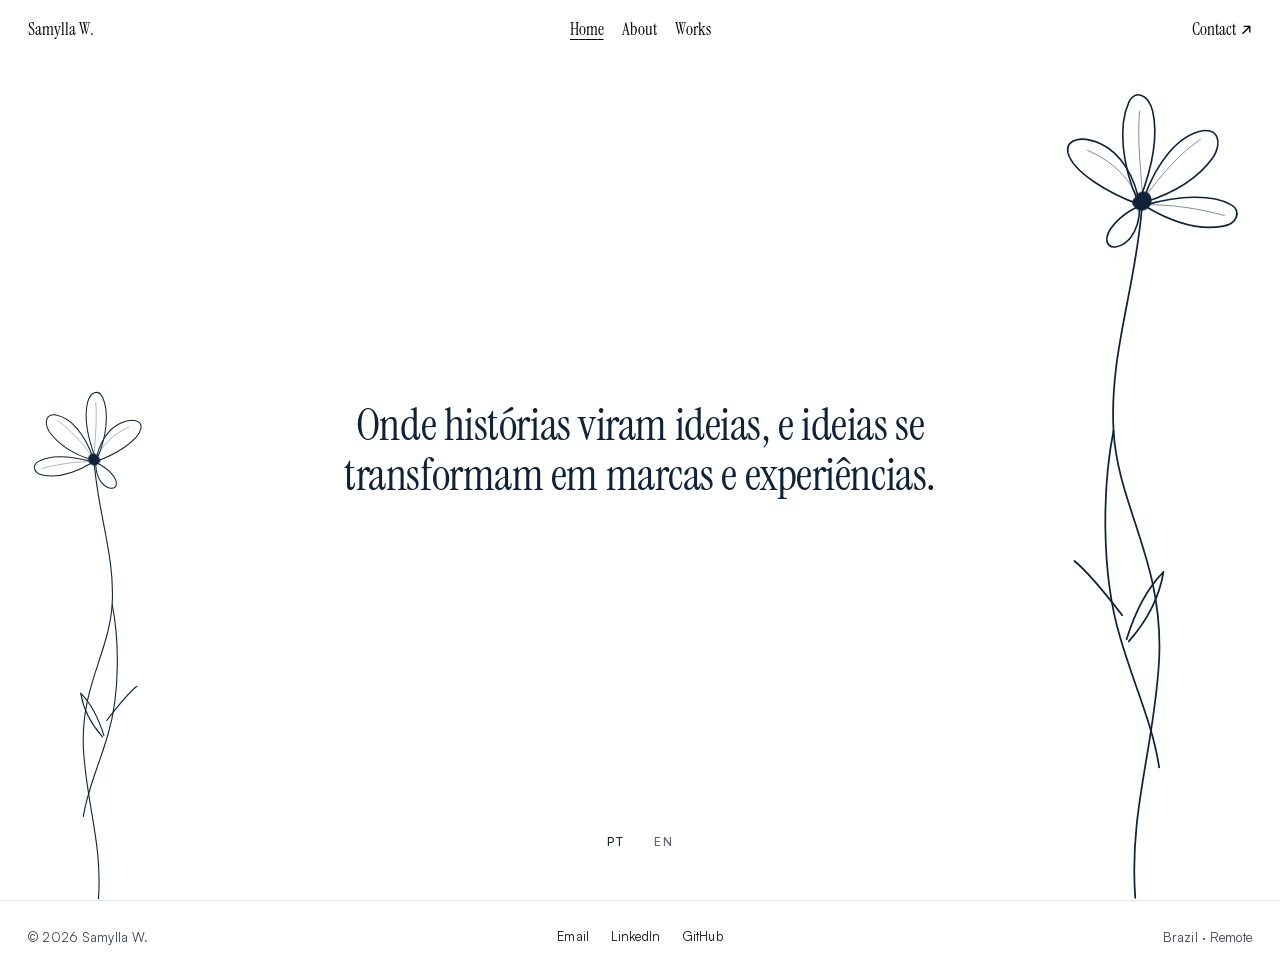
==== commit 34cd30e7: "fixes" ====
--- a/index.html
+++ b/index.html
@@ -9,12 +9,12 @@
 <meta property="og:description" content="Samylla W. — Senior Product Designer and Design Engineer working across product strategy, UX/UI, design systems and frontend development. Brazil · Remote.">
 <meta property="og:type" content="website">
 <meta name="theme-color" content="#FFFFFF">
-<link rel="preload" href="assets/fonts/Satoshi-Variable.woff2" as="font" type="font/woff2" crossorigin>
+<link rel="preload" href="Satoshi-Variable.woff2" as="font" type="font/woff2" crossorigin>
 <link rel="preconnect" href="https://fonts.googleapis.com">
 <link rel="preconnect" href="https://fonts.gstatic.com" crossorigin>
 <link rel="stylesheet" href="https://fonts.googleapis.com/css2?family=Instrument+Serif&display=swap">
-<link rel="stylesheet" href="css/style.css">
-<script src="js/main.js" defer></script>
+<link rel="stylesheet" href="style.css">
+<script src="main.js" defer></script>
 </head>
 <body>
 <div class="site page-in" style="background: #FFFFFF">
--- a/style.css
+++ b/style.css
@@ -0,0 +1,349 @@
+/* Samylla W. — portfolio
+   Fonts: Satoshi Variable (Fontshare, self-hosted) + Instrument Serif (Google Fonts) */
+@font-face{font-family:"Satoshi";src:url("Satoshi-Variable.woff2") format("woff2");font-weight:300 900;font-style:normal;font-display:swap}
+
+/* ============================================================
+   Samylla W. — editorial design system v2
+   Satoshi Variable · white ground · hairline bands · no italics
+   Layout & motion after Mirelle, typographic language after Leoni
+   ============================================================ */
+
+:root {
+  /* Color */
+  --paper: #FFFFFF;          /* page ground — always white */
+  --paper-2: #F7F7F6;        /* quiet fill (image plates, hovers) */
+  --ink: #161616;            /* titles, primary text (17.6:1) */
+  --ink-2: #2A2E36;          /* body copy (10:1) */
+  --ink-3: #3E4554;          /* labels, metadata — slate blue (6:1) */
+  --ink-4: #5E6675;          /* disabled / decorative only */
+  --strong: #1D2943;         /* emphasis inside body copy — navy */
+  --rule: #E3E5E6;           /* hairline */
+  --rule-2: #CDD1D6;         /* stronger hairline (focus, active) */
+  --on-ink: #FFFFFF;
+
+  /* Image-plate tones (placeholders until real imagery exists) */
+  --tone-1: #F1F1EF; --tone-2: #E8E7E3; --tone-3: #DDDBD6;
+  --tone-4: #ECEEEF; --tone-5: #E2E5E8; --tone-6: #D6D3CD; --tone-7: #EFEDE9;
+
+  /* Type */
+  --sans: "Satoshi", "Helvetica Neue", Arial, system-ui, sans-serif;
+  --serif: "Instrument Serif", Georgia, "Times New Roman", serif;   /* titles only, never italic */
+
+  /* Spacing — 4px base */
+  --s-1: 4px;  --s-2: 8px;  --s-3: 12px; --s-4: 16px; --s-5: 24px;
+  --s-6: 32px; --s-7: 48px; --s-8: 64px; --s-9: 96px; --s-10: 128px; --s-11: 192px;
+
+  /* Layout */
+  --gutter: clamp(20px, 2.2vw, 40px);     /* band edge (logo / nav) */
+  --indent: clamp(20px, 8vw, 160px);      /* title & content start (Leoni) */
+  --max: 1680px;
+  --section: clamp(88px, 10vw, 176px);
+
+  /* Surfaces */
+  --frame-pad: 4px;
+  --frame-shadow: none;              /* no drop shadows, ever */
+
+  /* Motion */
+  --ease: cubic-bezier(.22, 1, .36, 1);
+  --dur-1: .3s; --dur-2: .6s; --dur-3: .9s;
+}
+
+/* ---------- Base ---------- */
+html { scroll-behavior: smooth; -webkit-text-size-adjust: 100%; }
+body { margin: 0; background: #FFFFFF; color: var(--ink); }
+.site { font-family: var(--sans); font-weight: 400; font-size: 15px; line-height: 1.45; letter-spacing: 0;
+  background: var(--paper); color: var(--ink); -webkit-font-smoothing: antialiased; min-height: 100vh; overflow-x: clip;
+  font-optical-sizing: auto; }
+.site *, .site *::before, .site *::after { box-sizing: border-box; }
+.site a { color: inherit; text-decoration: none; }
+.site p { margin: 0; }
+.site h1, .site h2, .site h3, .site h4 { margin: 0; font-weight: 500; }
+.site ul, .site ol { margin: 0; padding: 0; list-style: none; }
+.site b, .site strong { font-weight: 700; color: var(--strong); }
+.site button { font: inherit; color: inherit; background: none; border: 0; padding: 0; cursor: pointer; letter-spacing: inherit; }
+.site :focus-visible { outline: 1px solid var(--ink); outline-offset: 4px; border-radius: 1px; }
+.skip { position: absolute; left: var(--gutter); top: -60px; z-index: 100; background: var(--ink); color: var(--on-ink);
+  padding: 10px 14px; transition: top var(--dur-1) var(--ease); }
+.skip:focus { top: 12px; }
+.sr-only { position: absolute; width: 1px; height: 1px; overflow: hidden; clip: rect(0 0 0 0); white-space: nowrap; }
+
+/* ---------- Typography — Instrument Serif for titles, Satoshi for everything else, no italics ---------- */
+.serif { font-family: var(--serif); font-weight: 400; font-style: normal; }
+.it { font-style: normal; }
+.d-1, .d-2, .h-1, .h-2, .h-3, .h-4 { font-family: var(--serif); font-weight: 400; font-style: normal; }
+.d-1 { font-size: clamp(60px, 8.4vw, 148px); line-height: .92; letter-spacing: -0.02em; text-transform: uppercase; }
+.d-2 { font-size: clamp(50px, 6.4vw, 112px); line-height: .95; letter-spacing: -0.015em; text-transform: uppercase; }
+.h-1 { font-size: clamp(46px, 5vw, 88px); line-height: .98; letter-spacing: -0.01em; text-transform: uppercase; }
+.h-2 { font-size: clamp(30px, 2.8vw, 44px); line-height: 1.05; letter-spacing: -0.01em; }
+.h-3 { font-size: clamp(24px, 2vw, 30px); line-height: 1.1; letter-spacing: -0.005em; }
+.h-4 { font-size: 24px; line-height: 1.1; }
+.t-statement { font-size: clamp(26px, 3vw, 46px); line-height: 1.15; font-weight: 400; letter-spacing: -0.025em; }
+.t-sub { font-size: clamp(22px, 2vw, 30px); line-height: 1.15; font-weight: 500; letter-spacing: -0.02em; }
+.t-lead { font-size: 15px; line-height: 1.55; font-weight: 500; letter-spacing: .09em; text-transform: uppercase; }
+.t-body { font-size: 15px; line-height: 1.5; letter-spacing: 0; }
+p.t-body.c-2 { text-align: justify; hyphens: auto; -webkit-hyphens: auto; }
+.t-read { font-size: 17px; line-height: 1.65; }
+.t-meta { font-size: 13px; line-height: 1.3; letter-spacing: .01em; }
+.t-caps { font-size: 13px; line-height: 1.2; font-weight: 500; letter-spacing: .14em; text-transform: uppercase; }
+.c-2 { color: var(--ink-2); } .c-3 { color: var(--ink-3); }
+.on-night { color: var(--ink); } .on-night-2 { color: var(--ink-2); } .on-night-3 { color: var(--ink-3); }
+.measure { max-width: 40ch; } .measure-w { max-width: 54ch; }
+
+/* Asterisk separator (Leoni ✳) */
+.ast { display: inline-block; width: .9em; height: .9em; vertical-align: -0.1em; margin: 0 .45em; color: var(--strong); }
+.label { display: inline-flex; align-items: center; font-size: 14px; font-weight: 500; letter-spacing: .12em; text-transform: uppercase; color: var(--ink-3); }
+
+/* ---------- Layout ---------- */
+.wrap { width: 100%; max-width: var(--max); margin: 0 auto; padding-left: var(--gutter); padding-right: var(--gutter); }
+.inset { padding-left: var(--indent); padding-right: var(--indent); }
+.section { padding-top: var(--section); padding-bottom: var(--section); }
+.band { border-bottom: 1px solid var(--rule); }
+.band-top { border-top: 1px solid var(--rule); }
+.title-band { border-bottom: 1px solid var(--rule); padding: clamp(28px, 3vw, 44px) 0 clamp(24px, 2.6vw, 40px); }
+.grid-12 { display: grid; grid-template-columns: repeat(12, minmax(0, 1fr)); column-gap: var(--s-5); }
+.split { display: grid; grid-template-columns: repeat(2, minmax(0, 1fr)); column-gap: clamp(24px, 5vw, 88px); }
+.stack { display: flex; flex-direction: column; }
+.row { display: flex; align-items: center; }
+.night { background: var(--paper); color: var(--ink); }
+
+/* ---------- Links ---------- */
+.roll { display: inline-flex; overflow: hidden; line-height: 1.25; height: 1.25em; vertical-align: top; }
+.roll .ch { display: inline-block; white-space: pre; text-shadow: 0 1.25em 0 currentColor;
+  transition: transform .55s var(--ease); transition-delay: var(--d, 0s); }
+a:hover > .roll .ch, a:focus-visible > .roll .ch, button:hover > .roll .ch { transform: translateY(-1.25em); }
+.nav-link { font-size: 13px; font-weight: 500; letter-spacing: .12em; text-transform: uppercase; display: inline-flex; align-items: center; gap: 6px; min-height: 44px; }
+.nav-link[aria-current="page"] { color: var(--ink); }
+.nav-link[aria-current="page"]::after { content: ""; width: 4px; height: 4px; border-radius: 50%; background: currentColor; margin-left: 2px; }
+.arrow { width: .72em; height: .72em; flex: none; transition: transform var(--dur-1) var(--ease); }
+a:hover .arrow { transform: translate(2px, -2px); }
+.arrow-down { transition: transform var(--dur-1) var(--ease); }
+a:hover .arrow-down { transform: translateY(3px); }
+.u-link { background-image: linear-gradient(currentColor, currentColor); background-size: 0% 1px; background-repeat: no-repeat;
+  background-position: 0 100%; transition: background-size var(--dur-2) var(--ease); padding-bottom: 2px; }
+.u-link:hover, .u-link:focus-visible, a:hover > .u-link { background-size: 100% 1px; }
+.text-btn { display: inline-flex; align-items: center; gap: 8px; min-height: 44px; font-size: 13px; font-weight: 500; letter-spacing: .12em; text-transform: uppercase; }
+
+/* Round icon button */
+.icon-btn { width: 34px; height: 34px; border-radius: 50%; border: 1px solid var(--rule-2); color: var(--ink);
+  display: inline-grid; place-items: center; transition: background var(--dur-1) var(--ease), border-color var(--dur-1) var(--ease); }
+.icon-hit:hover .icon-btn { background: var(--ink); border-color: var(--ink); color: var(--on-ink); }
+.icon-btn svg { width: 14px; height: 14px; }
+.icon-hit { padding: 5px; display: inline-grid; }
+
+/* Contact chip */
+.chip-night { display: inline-flex; align-items: center; gap: 10px; border: 1px solid var(--rule-2); color: var(--ink);
+  padding: 12px 18px; border-radius: 999px; font-size: 15px; font-weight: 500; min-height: 44px;
+  transition: background var(--dur-1) var(--ease), color var(--dur-1) var(--ease), border-color var(--dur-1) var(--ease); }
+.chip-night:hover { background: var(--ink); color: var(--on-ink); border-color: var(--ink); }
+.chip-night svg { width: 16px; height: 16px; }
+
+/* Filters */
+.filter { display: inline-flex; gap: 6px; align-items: center; color: var(--ink-3); min-height: 44px;
+  font-size: 13px; font-weight: 500; letter-spacing: .12em; text-transform: uppercase; transition: color var(--dur-1) var(--ease); }
+.filter:hover, .filter[aria-pressed="true"] { color: var(--ink); }
+.filter .count { font-weight: 400; letter-spacing: 0; }
+
+/* ---------- Images / plates ---------- */
+.frame { background: transparent; padding: 0; box-shadow: none; }
+.frame-flat { background: #FFFFFF; border: 1px solid var(--rule); }
+.plate { position: relative; overflow: hidden; display: block; width: 100%; background: var(--tone-1); }
+.plate-in { position: absolute; inset: 0; display: flex; flex-direction: column; justify-content: space-between; padding: clamp(12px, 1.3vw, 18px);
+  transition: transform 1.1s var(--ease); }
+.plate-label { font-size: clamp(18px, 1.6vw, 24px); font-weight: 500; line-height: 1.1; letter-spacing: -0.01em; }
+.plate-note { font-size: 11px; font-weight: 500; letter-spacing: .14em; text-transform: uppercase; color: var(--ink-3); }
+.r-4x3 { aspect-ratio: 4 / 3; } .r-3x2 { aspect-ratio: 3 / 2; } .r-1x1 { aspect-ratio: 1 / 1; }
+.r-3x4 { aspect-ratio: 3 / 4; } .r-16x9 { aspect-ratio: 16 / 9; } .r-4x5 { aspect-ratio: 4 / 5; }
+.hover-zoom:hover .plate-in, a:hover .plate-in, a:focus-visible .plate-in, button:hover .plate-in { transform: scale(1.04); }
+
+/* Project entry */
+.proj { display: flex; flex-direction: column; gap: 16px; }
+.proj-title { font-size: clamp(18px, 1.5vw, 22px); font-weight: 500; line-height: 1.15; letter-spacing: .06em; text-transform: uppercase; }
+.proj-meta { color: var(--ink-3); font-size: 14px; }
+.proj .frame, .proj .frame-flat { transition: box-shadow var(--dur-2) var(--ease), transform var(--dur-2) var(--ease); }
+.proj:hover .frame { transform: none; }
+
+/* Rows / accordion */
+.rows { border-top: 1px solid var(--rule); }
+.row-item { border-bottom: 1px solid var(--rule); }
+.acc-btn { width: 100%; display: grid; grid-template-columns: 24px minmax(0, 1fr) minmax(0, 1fr) auto; column-gap: var(--s-5);
+  align-items: center; text-align: left; padding: 22px 0; min-height: 64px; }
+.acc-icon { width: 12px; height: 12px; color: var(--ink-3); transition: transform var(--dur-2) var(--ease); }
+.acc-open .acc-icon { transform: rotate(45deg); }
+.acc-panel { display: grid; grid-template-rows: 0fr; transition: grid-template-rows var(--dur-2) var(--ease); }
+.acc-open .acc-panel { grid-template-rows: 1fr; }
+.acc-panel > div { overflow: hidden; }
+.acc-body { display: grid; grid-template-columns: 24px minmax(0, 1fr) minmax(0, 1fr) auto; column-gap: var(--s-5); padding: 0 0 28px; }
+
+/* Placeholder note */
+.todo { border: 1px dashed var(--rule-2); color: var(--ink-3); padding: 14px 16px; font-size: 14px; line-height: 1.45; }
+.todo b { font-weight: 700; color: var(--ink); }
+
+/* Process sheets — sticky stack */
+.stack-panels { display: flex; flex-direction: column; }
+.panel { position: sticky; top: var(--top, 24px); min-height: min(62vh, 560px); background: #FFFFFF; border-top: 1px solid var(--rule);
+  display: flex; flex-direction: column; justify-content: space-between; padding: clamp(24px, 2.6vw, 40px) 0; color: var(--ink); }
+
+/* Cursor follower */
+.cursor { position: fixed; left: 0; top: 0; width: 84px; height: 84px; margin: -42px 0 0 -42px; border-radius: 50%;
+  background: var(--ink); color: var(--on-ink); display: grid; place-items: center; font-size: 11px; font-weight: 500; letter-spacing: .14em;
+  text-transform: uppercase; pointer-events: none; z-index: 60; transition: opacity var(--dur-1) var(--ease), scale var(--dur-1) var(--ease); }
+@media (hover: none) { .cursor { display: none; } }
+
+/* ---------- Motion ---------- */
+@keyframes rise { from { opacity: 0; transform: translateY(24px); } to { opacity: 1; transform: none; } }
+@keyframes fade { from { opacity: 0; } to { opacity: 1; } }
+@keyframes lit { from { color: #C9CED6; } to { color: #161616; } }
+@keyframes page-in { from { opacity: 0; } to { opacity: 1; } }
+.page-in { animation: page-in .8s var(--ease) both; }
+.rise { animation: rise var(--dur-3) var(--ease) both; animation-delay: var(--d, 0s); }
+.line-mask { display: block; overflow: hidden; padding-bottom: .06em; }
+.line-mask > span { display: block; animation: rise 1.1s var(--ease) both; animation-delay: var(--d, 0s); }
+@supports (animation-timeline: view()) {
+  .sr { animation: rise linear both; animation-timeline: view(); animation-range: entry 0% entry 55%; }
+  .w-lit { animation: lit linear both; animation-timeline: view(); animation-range: cover 18% cover 42%; }
+}
+@media (prefers-reduced-motion: reduce) {
+  html { scroll-behavior: auto; }
+  .site *, .site *::before, .site *::after { animation: none !important; transition: none !important; }
+}
+
+/* ---------- Responsive ---------- */
+@media (max-width: 1199px) { .hide-laptop { display: none !important; } }
+@media (max-width: 809px) {
+  :root { --indent: 20px; }
+  .split { grid-template-columns: minmax(0, 1fr); row-gap: var(--s-6); }
+  .grid-12 { grid-template-columns: repeat(4, minmax(0, 1fr)); column-gap: var(--s-4); }
+  .hide-mobile { display: none !important; }
+  p.t-body.c-2 { text-align: left; }
+  .acc-btn { grid-template-columns: 18px minmax(0, 1fr) auto; row-gap: 4px; }
+  .acc-btn .acc-co { grid-column: 2 / 3; grid-row: 2; color: var(--ink-3); }
+  .acc-body { grid-template-columns: 18px minmax(0, 1fr); row-gap: 12px; }
+  .acc-body > :nth-child(n+3) { grid-column: 2; }
+  .panel { min-height: 52vh; }
+}
+@media (min-width: 810px) { .only-mobile { display: none !important; } }
+
+/* Footer always at the bottom: page = column, main grows */
+.site { display: flex; flex-direction: column; }
+.site > main { flex: 1 0 auto; }
+footer.site { display: block; }
+
+
+/* ===== Navigation ===== */
+
+.mn{font-family:var(--serif);font-size:17px;line-height:1;letter-spacing:0;text-transform:none;font-weight:400;display:inline-flex;align-items:center;gap:4px;min-height:44px;color:inherit}
+.mn[aria-current="page"]{text-decoration:underline;text-decoration-thickness:1px;text-underline-offset:4px}
+.mn .roll{height:1.15em;line-height:1.15}
+.mn .roll .ch{text-shadow:0 1.15em 0 currentColor}
+.mn:hover .roll .ch,.mn:focus-visible .roll .ch{transform:translateY(-1.15em)}
+
+
+/* ===== Footer ===== */
+
+.ct{display:flex;flex-direction:column;align-items:center;text-align:center;padding:clamp(96px,11vw,176px) var(--gutter) clamp(80px,9vw,140px)}
+.ct-label{font-size:13px;color:#444;margin-bottom:20px}
+.ct-h{font-family:var(--serif);font-weight:400;font-size:clamp(48px,6vw,96px);line-height:1;letter-spacing:-0.02em;color:#111;margin:0}
+.ct-detail{margin-top:24px;font-size:15px;color:#333}
+.ct-cta{margin-top:36px;display:inline-flex;align-items:center;gap:12px;min-height:48px;padding:12px 24px;border:1px solid #111;border-radius:999px;color:#111;font-size:15px;font-weight:500;transition:background .4s var(--ease),color .4s var(--ease)}
+.ct-cta svg{width:18px;height:18px;transition:transform .4s var(--ease)}
+.ct-cta:hover{background:#111;color:#fff}
+.ct-cta:hover svg{transform:translateX(4px)}
+.ft{display:grid;grid-template-columns:minmax(0,1fr) auto minmax(0,1fr);align-items:center;gap:16px;padding:14px var(--gutter)}
+@media (max-width:809px){.ft{grid-template-columns:minmax(0,1fr);justify-items:start;gap:4px;padding:18px var(--gutter)}.ft > *{justify-self:start !important}}
+
+
+/* ===== Home ===== */
+
+.hero{position:relative;height:100vh;min-height:640px;overflow:hidden;background:#FFFFFF;display:grid;place-items:center}
+.art{position:absolute;bottom:0;color:#0E2339;pointer-events:none;width:auto;overflow:visible}
+.art-r{right:clamp(0px,1.5vw,24px);height:92%}
+.art-l{left:clamp(0px,1.5vw,24px);height:58%;transform:scaleX(-1)}
+@media (max-width:809px){.art-r{height:60%;right:-28px}.art-l{height:36%;left:-20px}}
+.art .grow{transform-box:fill-box;transform-origin:70% 100%;animation:grow 2s var(--ease) both,sway 9s ease-in-out 2.4s infinite alternate;animation-delay:var(--d,0s),2.4s}
+.art .draw{stroke-dasharray:1;stroke-dashoffset:1;animation:draw 1.8s var(--ease) forwards;animation-delay:var(--d,0s)}
+.art .sway{transform-box:fill-box;transform-origin:50% 100%;animation:sway 9s ease-in-out infinite alternate;animation-delay:2.4s}
+.art .seed{opacity:0;animation:fade 1.2s var(--ease) forwards;animation-delay:var(--d,0s)}
+@keyframes grow{from{opacity:0;transform:translateY(40px)}to{opacity:1;transform:none}}
+@keyframes draw{to{stroke-dashoffset:0}}
+@keyframes sway{from{transform:rotate(-0.8deg)}to{transform:rotate(1.2deg)}}
+.quote{position:relative;z-index:2;display:grid;max-width:17em;padding:0 var(--gutter);text-align:center;color:#0E2339;
+ font-family:var(--serif);font-weight:400;font-style:normal;font-size:clamp(30px,3.5vw,56px);line-height:1.12;letter-spacing:-0.01em}
+.quote > p{grid-area:1/1;margin:0}
+.quote .w{display:inline-block;transition:opacity .9s var(--ease),filter .9s var(--ease),transform .9s var(--ease);transition-delay:var(--d,0s)}
+.quote p[data-on="false"] .w{opacity:0;filter:blur(8px);transform:translateY(.25em);transition-delay:calc(var(--d,0s) * .4)}
+.quote p[data-on="true"] .w{opacity:1;filter:none;transform:none}
+.lang{position:absolute;left:50%;bottom:clamp(24px,4vh,44px);transform:translateX(-50%);z-index:3;display:flex;gap:4px;font-size:12px;font-weight:500;letter-spacing:.14em}
+.lang button{min-height:44px;min-width:44px;color:var(--ink-4);transition:color .3s var(--ease)}
+.lang button[aria-pressed="true"]{color:#0E2339}
+@media (max-width:809px){
+ .quote{font-size:clamp(28px,8vw,40px);margin-top:-14vh}
+}
+
+
+/* ===== About ===== */
+
+.pg{--vgap:clamp(48px,5vw,80px);font-size:15px;line-height:1.5;letter-spacing:-0.005em;color:#111}
+.pg .g{color:#333333}
+.px{padding-left:var(--gutter);padding-right:var(--gutter)}
+.ed{display:grid;grid-template-columns:repeat(12,minmax(0,1fr));column-gap:clamp(16px,1.8vw,28px)}
+.sec{border-top:1px solid #E6E6E6;padding-top:clamp(20px,2vw,28px);padding-bottom:clamp(80px,8vw,128px)}
+.st{font-family:var(--serif);font-weight:400;font-size:clamp(28px,2.4vw,36px);line-height:1;letter-spacing:-0.01em}
+.lede{font-size:clamp(28px,3.1vw,48px);line-height:1.12;letter-spacing:-0.03em;font-weight:400;color:#111}
+.xp{display:grid;grid-template-columns:repeat(9,minmax(0,1fr));column-gap:clamp(16px,1.8vw,28px);row-gap:6px;padding:22px 0;border-bottom:1px solid #E6E6E6}
+.xp:first-child{padding-top:0}
+.ph{margin:0}
+.ph .plate{background:#F3F2EF}
+.ph figcaption{margin-top:10px;font-size:12px;color:#333333;display:flex;justify-content:space-between}
+.ab-lead{font-size:clamp(26px,2.6vw,40px);line-height:1.15;letter-spacing:-0.03em;color:#111;max-width:24em}
+.ab-hey{font-family:var(--serif);font-weight:400;font-size:clamp(48px,5.6vw,92px);line-height:1;letter-spacing:-0.02em;color:#111;margin:0;padding-bottom:calc(var(--vgap) * .7)}
+.ab-two{display:grid;grid-template-columns:repeat(2,minmax(0,1fr));column-gap:clamp(32px,4vw,64px);row-gap:24px;margin-top:0}
+.ab-two p{max-width:none}
+.ab-facts{display:grid;grid-template-columns:repeat(3,minmax(0,1fr));column-gap:clamp(24px,3vw,48px);margin:clamp(40px,4vw,64px) 0 0;padding-top:18px;border-top:1px solid #E6E6E6;max-width:980px}
+.ab-facts dt{font-size:13px;color:#555555;margin-bottom:4px}
+.ab-facts dd{margin:0;font-size:15px;color:#111}
+.ab-sub{font-family:var(--serif);font-weight:400;font-size:clamp(24px,2vw,30px);line-height:1;margin:clamp(80px,8vw,128px) 0 20px}
+@media (max-width:809px){.ab-two,.ab-facts{grid-template-columns:minmax(0,1fr);row-gap:16px}}
+.ast-b{width:11px;height:11px;flex:none;color:#0E2339}
+.xr{border-bottom:1px solid #E6E6E6}
+.xb{width:100%;display:grid;grid-template-columns:repeat(8,minmax(0,1fr)) 16px;column-gap:clamp(16px,1.8vw,28px);align-items:center;text-align:left;padding:20px 0;min-height:60px}
+.xi{width:11px;height:11px;justify-self:end;color:#333333;transition:transform .5s var(--ease)}
+.xr-open .xi{transform:rotate(45deg);color:#111}
+.xp-p{display:grid;grid-template-rows:0fr;transition:grid-template-rows .6s var(--ease)}
+.xr-open .xp-p{grid-template-rows:1fr}
+.xp-p > div{overflow:hidden}
+.xd{display:grid;grid-template-columns:repeat(8,minmax(0,1fr)) 16px;column-gap:clamp(16px,1.8vw,28px);padding:0 0 24px}
+.off-names li{padding:4px 0;display:flex;align-items:center;gap:10px}
+.sticky-t{position:sticky;top:clamp(72px,7vw,96px);align-self:start;z-index:2}
+@media (max-width:809px){.sticky-t{position:static}}
+.off-t{font-family:var(--serif);font-weight:400;font-size:clamp(36px,4vw,64px);line-height:1.05;letter-spacing:-0.015em;color:#111;max-width:14em;margin:0;padding-bottom:calc(var(--vgap) * .7)}
+.sg{display:grid;grid-template-columns:minmax(0,1fr);row-gap:clamp(72px,10vw,160px);padding-bottom:clamp(40px,6vw,96px)}
+.sg-it{max-width:620px}
+.sg-cap{margin-top:10px;font-size:13px;color:#333}
+.sg-it img{display:block;width:100%;height:auto;object-fit:cover;background:#F3F2EF}
+@keyframes sgIn{from{opacity:0;transform:translateY(80px) scale(.96);clip-path:inset(14% 0 14% 0)}to{opacity:1;transform:none;clip-path:inset(0 0 0 0)}}
+@supports (animation-timeline: view()){.sg-it{animation:sgIn linear both;animation-timeline:view();animation-range:entry 0% cover 38%}}
+@media (prefers-reduced-motion:reduce){.sg-it{animation:none !important}}
+@media (max-width:809px){.sg-it{width:72% !important}}
+@media (max-width:809px){.xb,.xd{grid-template-columns:minmax(0,1fr) 16px;row-gap:2px}.xb > span{grid-column:1 !important}.xi{grid-column:2;grid-row:1}.xd > p{grid-column:1 !important}}
+@media (max-width:809px){
+ .ed{grid-template-columns:minmax(0,1fr);row-gap:20px}.ed > *{grid-column:1 !important}
+ .xp{grid-template-columns:minmax(0,1fr)}.xp > *{grid-column:1 !important}
+ .cats{grid-template-columns:repeat(2,minmax(0,1fr)) !important}
+}
+
+
+/* ===== Works ===== */
+.pg{font-size:15px;line-height:1.5;letter-spacing:-0.005em;color:#111}
+.px{padding-left:var(--gutter);padding-right:var(--gutter)}
+.wip{display:flex;flex-direction:column;align-items:center;text-align:center;padding:clamp(24px,4vw,64px) 0 clamp(40px,5vw,80px)}
+.wip-art{height:clamp(260px,42vh,440px);width:auto;color:#0E2339;overflow:visible}
+.wip-art .draw{stroke-dasharray:1;stroke-dashoffset:1;animation:draw 1.8s var(--ease) forwards;animation-delay:var(--d,0s)}
+.wip-art .seed{opacity:0;animation:fade 1.2s var(--ease) forwards;animation-delay:var(--d,0s)}
+.wip-art .sway{transform-box:fill-box;transform-origin:50% 100%;animation:sway 9s ease-in-out 2.4s infinite alternate}
+@keyframes draw{to{stroke-dashoffset:0}}
+@keyframes sway{from{transform:rotate(-0.8deg)}to{transform:rotate(1.2deg)}}
+.wip-t{font-family:var(--serif);font-weight:400;font-size:clamp(30px,3vw,44px);line-height:1.1;color:#111;margin-top:32px}
+.wip-s{margin-top:10px;font-size:15px;color:#333}
+
+/* Mobile menu visibility */
+#m-menu[hidden] { display: none !important; }
